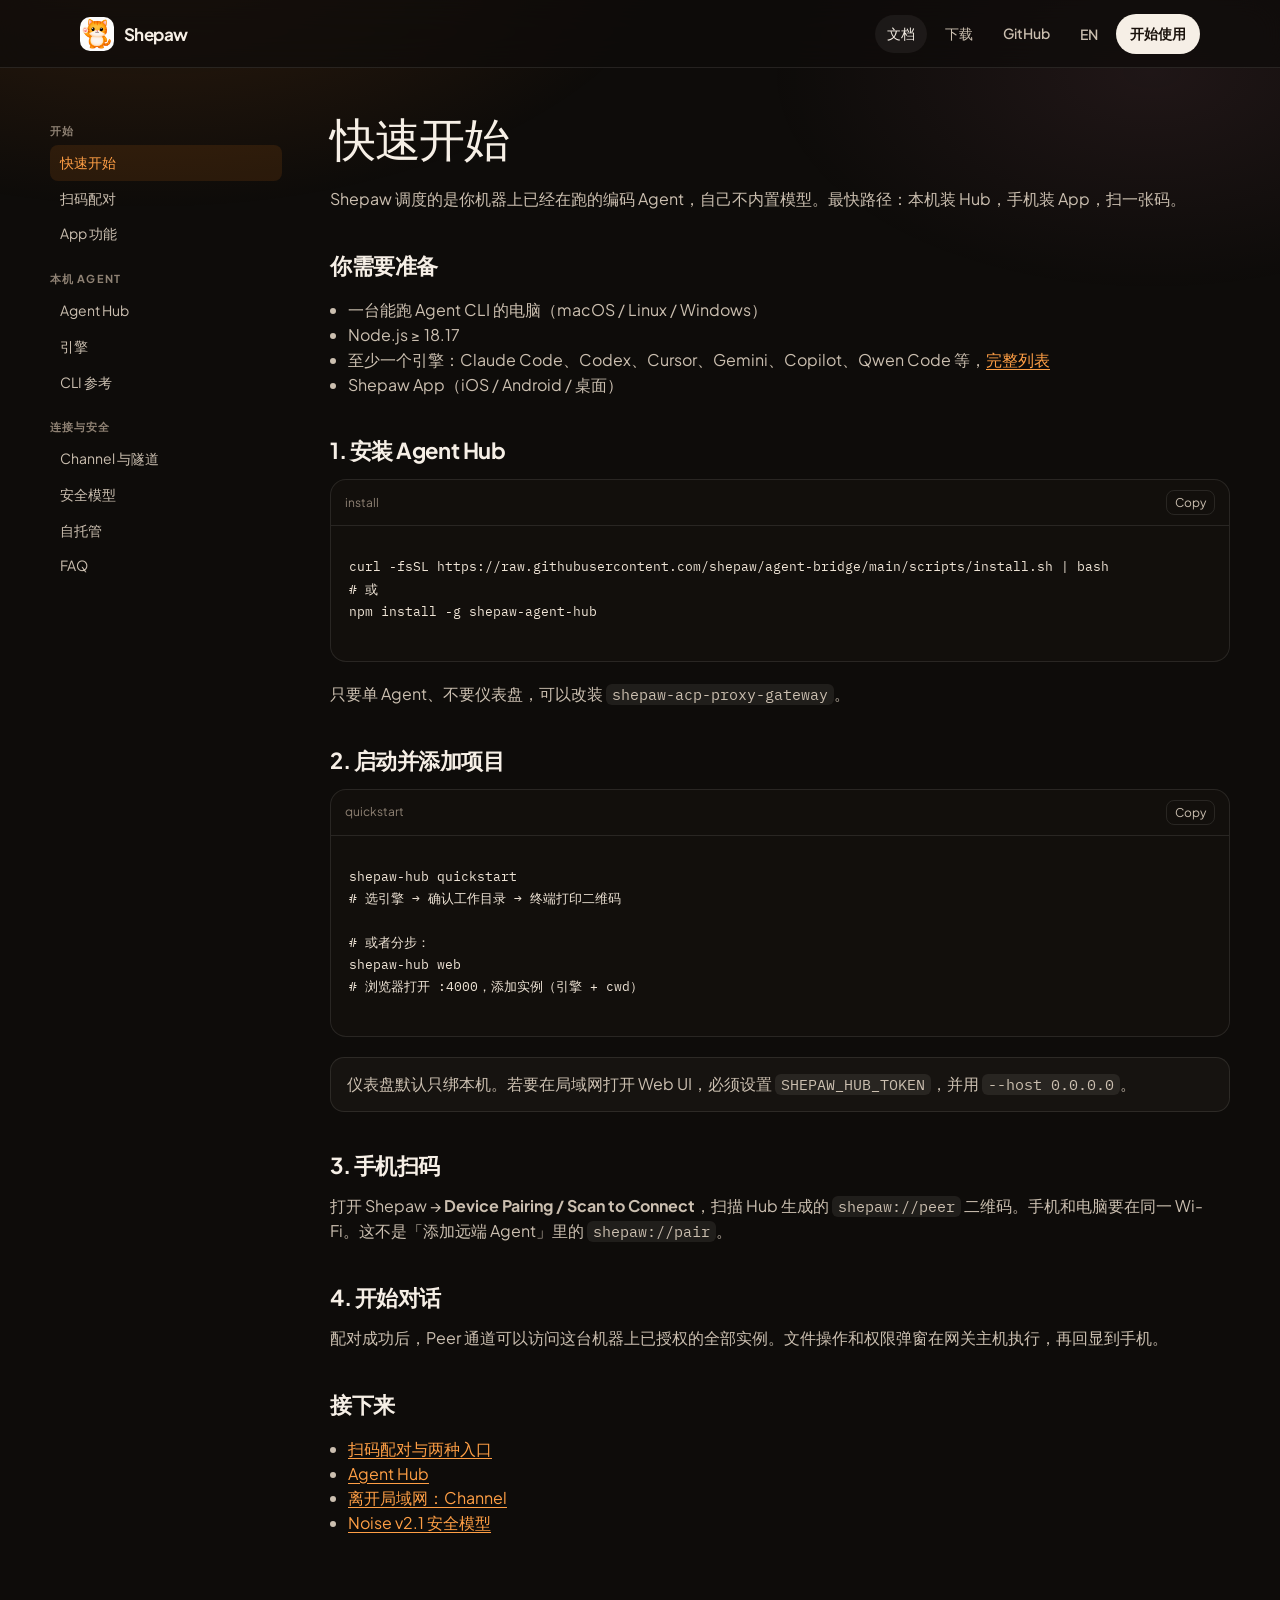
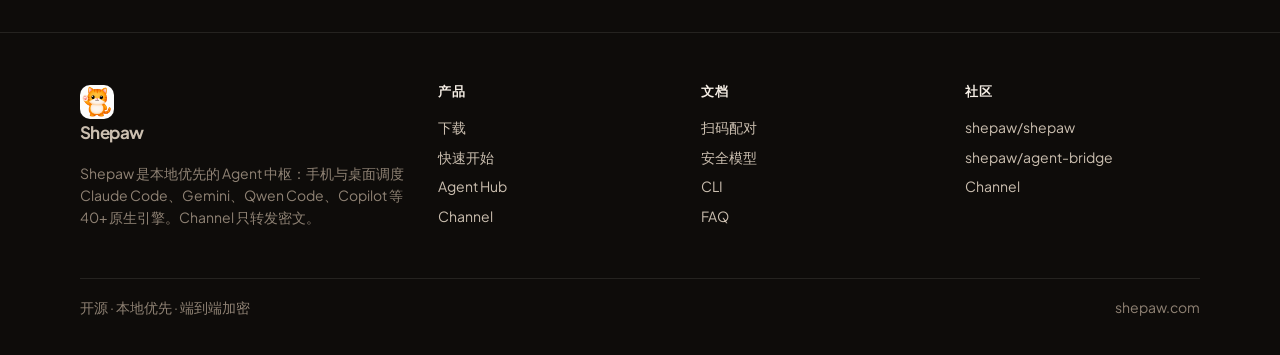
==== docs/index.html @ 2be92ac9 "新增 Shepaw 官网：首页、文档与下载页。 对齐 App / Hub / Channel 三层产品，并收录当前 42 个内置引擎。  Co-authored-by: Cursor <cursora" ====
<!DOCTYPE html>
<html lang="zh-CN">
<head>
  <meta charset="UTF-8">
  <meta name="viewport" content="width=device-width, initial-scale=1">
  <title>快速开始 — Shepaw Docs</title>
  <link rel="icon" href="/assets/img/favicon.png">
  <link rel="preconnect" href="https://fonts.googleapis.com">
  <link rel="preconnect" href="https://fonts.gstatic.com" crossorigin>
  <link href="https://fonts.googleapis.com/css2?family=Fraunces:ital,opsz,wght@0,9..144,560;1,9..144,560&family=IBM+Plex+Mono:wght@400;500&family=Plus+Jakarta+Sans:wght@500;600;700&display=swap" rel="stylesheet">
  <link rel="stylesheet" href="/assets/css/site.css">
</head>
<body data-page="docs" data-doc="start">
  <div class="docs-shell">
    <nav class="docs-nav" id="docs-nav"></nav>
    <article class="prose">
      <div class="lang-zh">
        <h1>快速开始</h1>
        <p>Shepaw 调度的是你机器上已经在跑的编码 Agent，自己不内置模型。最快路径：本机装 Hub，手机装 App，扫一张码。</p>
      </div>
      <div class="lang-en" hidden>
        <h1>Getting started</h1>
        <p>Shepaw drives coding agents that already run on your machine. It does not ship a model. Fastest path: Hub on the computer, app on the phone, one QR.</p>
      </div>

      <h2 class="lang-zh">你需要准备</h2>
      <h2 class="lang-en" hidden>Prerequisites</h2>
      <ul class="lang-zh">
        <li>一台能跑 Agent CLI 的电脑（macOS / Linux / Windows）</li>
        <li>Node.js ≥ 18.17</li>
        <li>至少一个引擎：Claude Code、Codex、Cursor、Gemini、Copilot、Qwen Code 等，<a href="/docs/engines.html">完整列表</a></li>
        <li>Shepaw App（iOS / Android / 桌面）</li>
      </ul>
      <ul class="lang-en" hidden>
        <li>A computer that can run an agent CLI (macOS / Linux / Windows)</li>
        <li>Node.js ≥ 18.17</li>
        <li>At least one engine: Claude Code, Codex, Cursor, Gemini, Copilot, Qwen Code, and more — <a href="/docs/engines.html">full list</a></li>
        <li>The Shepaw app (iOS / Android / desktop)</li>
      </ul>

      <h2 class="lang-zh">1. 安装 Agent Hub</h2>
      <h2 class="lang-en" hidden>1. Install Agent Hub</h2>
      <div class="cli">
        <div class="cli-bar"><span>install</span></div>
        <pre>curl -fsSL https://raw.githubusercontent.com/shepaw/agent-bridge/main/scripts/install.sh | bash
# 或
npm install -g shepaw-agent-hub</pre>
      </div>
      <p class="lang-zh">只要单 Agent、不要仪表盘，可以改装 <code>shepaw-acp-proxy-gateway</code>。</p>
      <p class="lang-en" hidden>For a single agent without the dashboard, install <code>shepaw-acp-proxy-gateway</code> instead.</p>

      <h2 class="lang-zh">2. 启动并添加项目</h2>
      <h2 class="lang-en" hidden>2. Start and add a project</h2>
      <div class="cli">
        <div class="cli-bar"><span>quickstart</span></div>
        <pre>shepaw-hub quickstart
# 选引擎 → 确认工作目录 → 终端打印二维码

# 或者分步：
shepaw-hub web
# 浏览器打开 :4000，添加实例（引擎 + cwd）</pre>
      </div>
      <div class="note lang-zh">仪表盘默认只绑本机。若要在局域网打开 Web UI，必须设置 <code>SHEPAW_HUB_TOKEN</code>，并用 <code>--host 0.0.0.0</code>。</div>
      <div class="note lang-en" hidden>The dashboard binds to localhost by default. To open it on LAN you must set <code>SHEPAW_HUB_TOKEN</code> and pass <code>--host 0.0.0.0</code>.</div>

      <h2 class="lang-zh">3. 手机扫码</h2>
      <h2 class="lang-en" hidden>3. Scan from the phone</h2>
      <p class="lang-zh">打开 Shepaw → <strong>Device Pairing / Scan to Connect</strong>，扫描 Hub 生成的 <code>shepaw://peer</code> 二维码。手机和电脑要在同一 Wi-Fi。这不是「添加远端 Agent」里的 <code>shepaw://pair</code>。</p>
      <p class="lang-en" hidden>In Shepaw open <strong>Device Pairing / Scan to Connect</strong> and scan the hub’s <code>shepaw://peer</code> QR. Phone and computer must share Wi-Fi. This is not the <code>shepaw://pair</code> flow under Add Agent.</p>

      <h2 class="lang-zh">4. 开始对话</h2>
      <h2 class="lang-en" hidden>4. Chat</h2>
      <p class="lang-zh">配对成功后，Peer 通道可以访问这台机器上已授权的全部实例。文件操作和权限弹窗在网关主机执行，再回显到手机。</p>
      <p class="lang-en" hidden>After pairing, the Peer channel can reach every authorized instance on that host. File ops and permission prompts run on the gateway machine and surface in the app.</p>

      <h2 class="lang-zh">接下来</h2>
      <h2 class="lang-en" hidden>Where next</h2>
      <ul>
        <li><a href="/docs/pairing.html" class="lang-zh">扫码配对与两种入口</a><a href="/docs/pairing.html" class="lang-en" hidden>Pairing and the two entry points</a></li>
        <li><a href="/docs/hub.html">Agent Hub</a></li>
        <li><a href="/docs/channel.html" class="lang-zh">离开局域网：Channel</a><a href="/docs/channel.html" class="lang-en" hidden>Off LAN: Channel</a></li>
        <li><a href="/docs/security.html" class="lang-zh">Noise v2.1 安全模型</a><a href="/docs/security.html" class="lang-en" hidden>Noise v2.1 security</a></li>
      </ul>
    </article>
  </div>
  <script src="/assets/js/site.js"></script>
</body>
</html>
---- assets/css/site.css ----
:root {
  --bg: #0e0c0a;
  --bg-2: #161310;
  --bg-3: #1e1914;
  --cream: #f6efe6;
  --cream-dim: #cbbfb0;
  --muted: #8f8274;
  --line: rgba(246, 239, 230, 0.1);
  --line-strong: rgba(246, 239, 230, 0.18);
  --orange: #ee7a1e;
  --orange-2: #ff9f45;
  --orange-deep: #d9620c;
  --pink: #f48fb1;
  --ok: #7dba6a;
  --danger: #e07060;
  --shadow: 0 30px 80px rgba(0, 0, 0, 0.45);
  --radius: 18px;
  --max: 1120px;
  --nav-h: 68px;
  --font: "Plus Jakarta Sans", "PingFang SC", "Hiragino Sans GB", "Noto Sans SC", sans-serif;
  --display: "Fraunces", "Songti SC", "Noto Serif SC", Georgia, serif;
  --mono: "IBM Plex Mono", "SF Mono", ui-monospace, Menlo, monospace;
}

* { box-sizing: border-box; }
html, body { margin: 0; padding: 0; }
html { scroll-behavior: smooth; }
body {
  font-family: var(--font);
  background: var(--bg);
  color: var(--cream);
  line-height: 1.55;
  min-height: 100vh;
  -webkit-font-smoothing: antialiased;
  text-rendering: optimizeLegibility;
}
img { max-width: 100%; display: block; }
a { color: inherit; text-decoration: none; }
button, input, select { font-family: inherit; }
code, kbd, pre { font-family: var(--mono); }

body::before {
  content: "";
  position: fixed;
  inset: 0;
  pointer-events: none;
  z-index: 0;
  background:
    radial-gradient(900px 500px at 12% -10%, rgba(238, 122, 30, 0.16), transparent 60%),
    radial-gradient(700px 400px at 90% 8%, rgba(244, 143, 177, 0.08), transparent 55%);
}
body > * { position: relative; z-index: 1; }

.wrap {
  width: min(var(--max), calc(100% - 48px));
  margin: 0 auto;
}
.wrap-narrow { width: min(760px, calc(100% - 48px)); margin: 0 auto; }

.site-header {
  position: sticky;
  top: 0;
  z-index: 40;
  height: var(--nav-h);
  backdrop-filter: blur(18px);
  background: rgba(14, 12, 10, 0.72);
  border-bottom: 1px solid var(--line);
}
.nav {
  height: var(--nav-h);
  display: flex;
  align-items: center;
  justify-content: space-between;
  gap: 24px;
}
.brand {
  display: flex;
  align-items: center;
  gap: 10px;
  font-weight: 700;
  letter-spacing: -0.03em;
  font-size: 17px;
}
.brand img {
  width: 34px;
  height: 34px;
  border-radius: 10px;
  background: #fff;
}
.nav-links {
  display: flex;
  align-items: center;
  gap: 6px;
}
.nav-links a, .nav-links button.lang {
  color: var(--cream-dim);
  font-size: 14px;
  font-weight: 550;
  padding: 8px 12px;
  border-radius: 999px;
  border: 0;
  background: transparent;
  cursor: pointer;
}
.nav-links a:hover, .nav-links button.lang:hover,
.nav-links a.is-active { color: var(--cream); background: rgba(246, 239, 230, 0.06); }
.nav-cta {
  background: var(--cream) !important;
  color: #1a120c !important;
  font-weight: 700 !important;
  padding: 9px 14px !important;
}
.nav-cta:hover { filter: brightness(0.95); }
.nav-toggle {
  display: none;
  width: 42px;
  height: 42px;
  border-radius: 12px;
  border: 1px solid var(--line);
  background: transparent;
  color: var(--cream);
  cursor: pointer;
}

.hero {
  padding: 72px 0 28px;
  text-align: center;
}
.kicker {
  display: inline-flex;
  align-items: center;
  gap: 8px;
  color: var(--orange-2);
  font-size: 13px;
  font-weight: 650;
  letter-spacing: 0.08em;
  text-transform: uppercase;
  margin-bottom: 22px;
}
.kicker img { width: 22px; height: 22px; border-radius: 6px; background: #fff; }
.display {
  font-family: var(--display);
  font-weight: 560;
  font-size: clamp(42px, 7vw, 84px);
  line-height: 1.04;
  letter-spacing: -0.035em;
  margin: 0 0 22px;
}
.display em {
  font-style: italic;
  color: var(--orange-2);
}
.lede {
  font-size: clamp(16px, 2vw, 20px);
  color: var(--cream-dim);
  max-width: 640px;
  margin: 0 auto 32px;
}
.cta-row {
  display: flex;
  justify-content: center;
  gap: 12px;
  flex-wrap: wrap;
  margin-bottom: 48px;
}

.btn {
  display: inline-flex;
  align-items: center;
  justify-content: center;
  gap: 8px;
  border-radius: 999px;
  padding: 12px 18px;
  font-weight: 700;
  font-size: 14px;
  border: 1px solid transparent;
  cursor: pointer;
  transition: transform .15s ease, filter .15s ease, background .15s ease;
}
.btn:hover { transform: translateY(-1px); }
.btn-primary { background: var(--orange); color: #fff; }
.btn-primary:hover { background: var(--orange-deep); }
.btn-ghost {
  background: transparent;
  color: var(--cream);
  border-color: var(--line-strong);
}
.btn-ghost:hover { background: rgba(246, 239, 230, 0.06); }
.btn-light { background: var(--cream); color: #1a120c; }

.logo-row {
  display: flex;
  flex-wrap: wrap;
  justify-content: center;
  gap: 10px;
  color: var(--muted);
  font-size: 13px;
}
.chip {
  display: inline-flex;
  align-items: center;
  gap: 8px;
  padding: 8px 12px;
  border: 1px solid var(--line);
  border-radius: 999px;
  background: rgba(246, 239, 230, 0.03);
  color: var(--cream-dim);
  font-weight: 600;
}
.chip .dot {
  width: 7px; height: 7px; border-radius: 50%;
  background: var(--orange);
}

.hero-stage {
  margin: 56px auto 0;
  width: min(var(--max), calc(100% - 48px));
  display: grid;
  grid-template-columns: 0.9fr 1.2fr;
  gap: 28px;
  align-items: end;
}
.device {
  background: var(--bg-2);
  border: 1px solid var(--line);
  box-shadow: var(--shadow);
  overflow: hidden;
}
.device-phone {
  border-radius: 32px;
  padding: 12px 12px 16px;
  max-width: 320px;
  margin: 0 auto;
}
.device-laptop {
  border-radius: 18px 18px 8px 8px;
  min-height: 360px;
}
.notch {
  width: 86px; height: 8px; border-radius: 99px;
  background: #2a2420; margin: 4px auto 10px;
}
.screen {
  background: #f7f4ef;
  color: #1f2329;
  border-radius: 22px;
  min-height: 420px;
  overflow: hidden;
}
.screen-bar {
  display: flex;
  align-items: center;
  gap: 8px;
  padding: 12px 14px;
  border-bottom: 1px solid #ece7df;
  font-size: 13px;
  font-weight: 700;
}
.screen-bar .status { margin-left: auto; color: #34c759; font-size: 11px; font-weight: 650; }
.chat { padding: 14px; display: flex; flex-direction: column; gap: 10px; }
.bubble {
  max-width: 88%;
  padding: 10px 12px;
  border-radius: 16px;
  font-size: 13px;
  line-height: 1.45;
}
.bubble.me { align-self: flex-end; background: var(--orange); color: #fff; border-bottom-right-radius: 5px; }
.bubble.you { align-self: flex-start; background: #fff; border: 1px solid #ece7df; border-bottom-left-radius: 5px; }
.bubble .meta { display: block; font-size: 10px; opacity: 0.7; margin-bottom: 4px; font-weight: 700; }
.bubble pre {
  margin: 8px 0 0;
  padding: 8px;
  border-radius: 8px;
  background: #1a1612;
  color: #f6efe6;
  font-size: 11px;
  overflow: auto;
}
.laptop-chrome {
  display: flex;
  align-items: center;
  gap: 6px;
  padding: 10px 12px;
  background: #211c18;
  border-bottom: 1px solid var(--line);
  color: var(--muted);
  font-size: 12px;
}
.dots { display: flex; gap: 5px; }
.dots i { width: 8px; height: 8px; border-radius: 50%; background: #3a332c; display: block; }
.dots i:nth-child(1) { background: #e07060; }
.dots i:nth-child(2) { background: #e0b060; }
.dots i:nth-child(3) { background: #7dba6a; }
.hub-grid {
  display: grid;
  grid-template-columns: 220px 1fr;
  min-height: 320px;
}
.hub-side {
  background: #1a1612;
  border-right: 1px solid var(--line);
  padding: 14px;
}
.hub-side h4 { margin: 0 0 12px; font-size: 12px; color: var(--muted); font-weight: 650; letter-spacing: .08em; text-transform: uppercase; }
.proj {
  padding: 10px 10px;
  border-radius: 10px;
  margin-bottom: 6px;
  font-size: 13px;
}
.proj.active { background: rgba(238, 122, 30, 0.16); color: var(--orange-2); }
.hub-main { padding: 16px; }
.log {
  font-family: var(--mono);
  font-size: 12px;
  color: var(--cream-dim);
  line-height: 1.7;
}
.log .ok { color: var(--ok); }
.log .cmd { color: var(--orange-2); }

.section { padding: 88px 0; }
.section-head {
  max-width: 720px;
  margin-bottom: 36px;
}
.section-head h2 {
  font-family: var(--display);
  font-size: clamp(30px, 4vw, 48px);
  letter-spacing: -0.03em;
  line-height: 1.12;
  margin: 0 0 12px;
  font-weight: 560;
}
.section-head p { margin: 0; color: var(--cream-dim); font-size: 17px; }
.alt { background: linear-gradient(180deg, rgba(246,239,230,0.025), transparent); }

.grid-3, .grid-2, .grid-4 {
  display: grid;
  gap: 16px;
}
.grid-2 { grid-template-columns: repeat(2, 1fr); }
.grid-3 { grid-template-columns: repeat(3, 1fr); }
.grid-4 { grid-template-columns: repeat(4, 1fr); }
.engine-grid {
  display: grid;
  grid-template-columns: repeat(4, minmax(0, 1fr));
  gap: 12px;
}
.engine-card {
  min-width: 0;
  display: grid;
  grid-template-columns: 36px minmax(0, 1fr);
  grid-template-rows: auto auto;
  column-gap: 12px;
  row-gap: 2px;
  align-items: center;
  padding: 14px;
  background: var(--bg-2);
  border: 1px solid var(--line);
  border-radius: 16px;
  transition: border-color .15s ease, transform .15s ease, background .15s ease;
}
.engine-card:hover {
  border-color: rgba(238, 122, 30, 0.45);
  background: rgba(238, 122, 30, 0.08);
  transform: translateY(-2px);
}
.engine-card .mark {
  grid-row: 1 / 3;
  width: 36px;
  height: 36px;
  border-radius: 10px;
  display: grid;
  place-items: center;
  font-size: 12px;
  font-weight: 800;
  letter-spacing: -0.04em;
  color: #1a120c;
  background: linear-gradient(160deg, var(--orange-2), var(--orange));
}
.engine-card h3 {
  margin: 0;
  font-size: 14px;
  letter-spacing: -0.02em;
  white-space: nowrap;
  overflow: hidden;
  text-overflow: ellipsis;
}
.engine-card p {
  margin: 0;
  font-size: 11px;
  font-family: var(--mono);
  color: var(--muted);
  white-space: nowrap;
  overflow: hidden;
  text-overflow: ellipsis;
}
.engine-more { margin-top: 18px; }
.card {
  background: var(--bg-2);
  border: 1px solid var(--line);
  border-radius: var(--radius);
  padding: 22px;
}
.card h3 { margin: 0 0 8px; font-size: 18px; letter-spacing: -0.02em; }
.card p { margin: 0; color: var(--cream-dim); font-size: 14px; }
.card .icon {
  width: 36px; height: 36px; border-radius: 10px;
  display: grid; place-items: center;
  background: rgba(238, 122, 30, 0.14);
  color: var(--orange-2);
  margin-bottom: 14px;
  font-size: 18px;
}

.arch {
  display: grid;
  grid-template-columns: 1fr auto 1fr auto 1fr;
  gap: 12px;
  align-items: stretch;
}
.arch-col {
  background: var(--bg-2);
  border: 1px solid var(--line);
  border-radius: var(--radius);
  padding: 18px;
}
.arch-col h3 { margin: 0 0 12px; font-size: 15px; }
.arch-item {
  padding: 10px 12px;
  border-radius: 12px;
  background: rgba(246, 239, 230, 0.04);
  border: 1px solid var(--line);
  margin-bottom: 8px;
  font-size: 13px;
  font-weight: 600;
}
.arch-item:last-child { margin-bottom: 0; }
.arch-arrow {
  display: grid;
  place-items: center;
  color: var(--orange);
  font-size: 22px;
  min-width: 28px;
}
.or {
  display: flex;
  align-items: center;
  justify-content: center;
  color: var(--muted);
  font-size: 11px;
  font-weight: 700;
  letter-spacing: .12em;
  margin: 8px 0;
}

.steps {
  display: grid;
  grid-template-columns: repeat(4, 1fr);
  gap: 10px;
}
.step {
  border: 1px dashed var(--line-strong);
  border-radius: 14px;
  padding: 16px;
  text-align: center;
}
.step b { display: block; font-size: 12px; color: var(--orange-2); margin-bottom: 6px; }
.step span { font-size: 14px; font-weight: 650; }

.cli {
  background: #120f0c;
  border: 1px solid var(--line);
  border-radius: 16px;
  overflow: hidden;
}
.cli-bar {
  display: flex;
  align-items: center;
  justify-content: space-between;
  padding: 10px 14px;
  border-bottom: 1px solid var(--line);
  color: var(--muted);
  font-size: 12px;
}
.copy-btn {
  border: 1px solid var(--line);
  background: transparent;
  color: var(--cream-dim);
  border-radius: 8px;
  padding: 4px 8px;
  cursor: pointer;
  font-size: 12px;
}
.cli pre {
  margin: 0;
  padding: 18px;
  overflow: auto;
  font-size: 13px;
  line-height: 1.7;
  color: #efe4d6;
}
.cli .c { color: var(--muted); }
.cli .g { color: var(--ok); }
.cli .o { color: var(--orange-2); }

.faq details {
  border-top: 1px solid var(--line);
  padding: 16px 0;
}
.faq details:last-child { border-bottom: 1px solid var(--line); }
.faq summary {
  cursor: pointer;
  font-weight: 650;
  list-style: none;
  display: flex;
  justify-content: space-between;
  gap: 16px;
}
.faq summary::-webkit-details-marker { display: none; }
.faq summary::after { content: "+"; color: var(--muted); font-weight: 400; font-size: 20px; }
.faq details[open] summary::after { content: "–"; }
.faq details p, .faq details ul { color: var(--cream-dim); margin: 10px 0 0; font-size: 15px; }

.site-footer {
  border-top: 1px solid var(--line);
  padding: 48px 0 36px;
  color: var(--muted);
  font-size: 14px;
}
.footer-grid {
  display: grid;
  grid-template-columns: 1.4fr 1fr 1fr 1fr;
  gap: 28px;
  margin-bottom: 36px;
}
.site-footer h4 { color: var(--cream); margin: 0 0 12px; font-size: 13px; letter-spacing: .08em; text-transform: uppercase; }
.site-footer a { display: block; padding: 4px 0; color: var(--cream-dim); }
.site-footer a:hover { color: var(--cream); }
.footnote { border-top: 1px solid var(--line); padding-top: 18px; display: flex; justify-content: space-between; gap: 16px; flex-wrap: wrap; }

.docs-shell {
  display: grid;
  grid-template-columns: 240px 1fr;
  gap: 40px;
  padding: 36px 0 80px;
  width: min(1180px, calc(100% - 48px));
  margin: 0 auto;
}
.docs-nav {
  position: sticky;
  top: calc(var(--nav-h) + 16px);
  align-self: start;
  max-height: calc(100vh - var(--nav-h) - 32px);
  overflow: auto;
  padding-right: 8px;
}
.docs-nav a {
  display: block;
  padding: 7px 10px;
  border-radius: 8px;
  color: var(--cream-dim);
  font-size: 14px;
}
.docs-nav a:hover, .docs-nav a.is-active {
  background: rgba(238, 122, 30, 0.12);
  color: var(--orange-2);
}
.docs-nav .group {
  font-size: 11px;
  letter-spacing: .1em;
  text-transform: uppercase;
  color: var(--muted);
  margin: 18px 0 6px;
  font-weight: 700;
}
.prose { min-width: 0; }
.prose h1 {
  font-family: var(--display);
  font-size: clamp(32px, 4vw, 46px);
  letter-spacing: -0.03em;
  margin: 0 0 12px;
  font-weight: 560;
}
.prose h2 {
  font-size: 22px;
  margin: 36px 0 12px;
  letter-spacing: -0.02em;
}
.prose h3 { font-size: 17px; margin: 24px 0 8px; }
.prose p, .prose li { color: var(--cream-dim); }
.prose p { margin: 0 0 14px; }
.prose ul, .prose ol { padding-left: 18px; }
.prose a { color: var(--orange-2); text-decoration: underline; text-underline-offset: 3px; }
.prose table {
  width: 100%;
  border-collapse: collapse;
  font-size: 14px;
  margin: 12px 0 20px;
}
.prose th, .prose td {
  border-bottom: 1px solid var(--line);
  text-align: left;
  padding: 8px 10px;
  vertical-align: top;
}
.prose td code { word-break: break-all; }
.prose th { color: var(--cream); font-weight: 650; }
.prose .note {
  border: 1px solid var(--line);
  background: var(--bg-2);
  border-radius: 14px;
  padding: 14px 16px;
  color: var(--cream-dim);
  margin: 16px 0;
}
.prose pre, .prose .cli { margin: 12px 0 20px; }
.prose code {
  font-size: 0.92em;
  background: rgba(246, 239, 230, 0.08);
  padding: 1px 6px;
  border-radius: 6px;
}

.dl-hero { padding: 56px 0 20px; }
.dl-grid {
  display: grid;
  grid-template-columns: repeat(2, 1fr);
  gap: 16px;
}
.dl-card {
  background: var(--bg-2);
  border: 1px solid var(--line);
  border-radius: 20px;
  padding: 24px;
  display: flex;
  flex-direction: column;
  gap: 14px;
}
.dl-card h3 { margin: 0; font-size: 22px; }
.dl-card p { margin: 0; color: var(--cream-dim); }
.dl-actions { display: flex; flex-wrap: wrap; gap: 8px; margin-top: auto; }
.tag {
  font-size: 11px;
  font-weight: 700;
  letter-spacing: .08em;
  text-transform: uppercase;
  color: var(--orange-2);
}

.mobile-nav {
  display: none;
  border-bottom: 1px solid var(--line);
  background: var(--bg);
  padding: 8px 24px 16px;
}
.mobile-nav a, .mobile-nav button {
  display: block;
  width: 100%;
  text-align: left;
  padding: 12px 4px;
  background: none;
  border: 0;
  color: var(--cream);
  font-size: 16px;
  cursor: pointer;
}
body.nav-open .mobile-nav { display: block; }

@media (max-width: 980px) {
  .hero-stage, .arch, .hub-grid, .grid-3, .grid-4, .steps, .footer-grid, .docs-shell, .dl-grid, .grid-2 {
    grid-template-columns: 1fr;
  }
  .engine-grid { grid-template-columns: repeat(3, minmax(0, 1fr)); }
  .arch-arrow { transform: rotate(90deg); min-height: 24px; }
  .nav-links { display: none; }
  .nav-toggle { display: grid; place-items: center; }
  .hero { padding-top: 48px; }
  .section { padding: 64px 0; }
  .docs-nav {
    position: static;
    display: flex;
    flex-wrap: wrap;
    gap: 4px;
    max-height: none;
    padding-right: 0;
  }
  .docs-nav .group { width: 100%; margin: 10px 0 4px; }
}

@media (max-width: 640px) {
  .wrap, .wrap-narrow, .docs-shell, .hero-stage { width: calc(100% - 32px); }
  .cta-row { flex-direction: column; }
  .btn { width: 100%; }
  .engine-grid { grid-template-columns: repeat(2, minmax(0, 1fr)); }
}
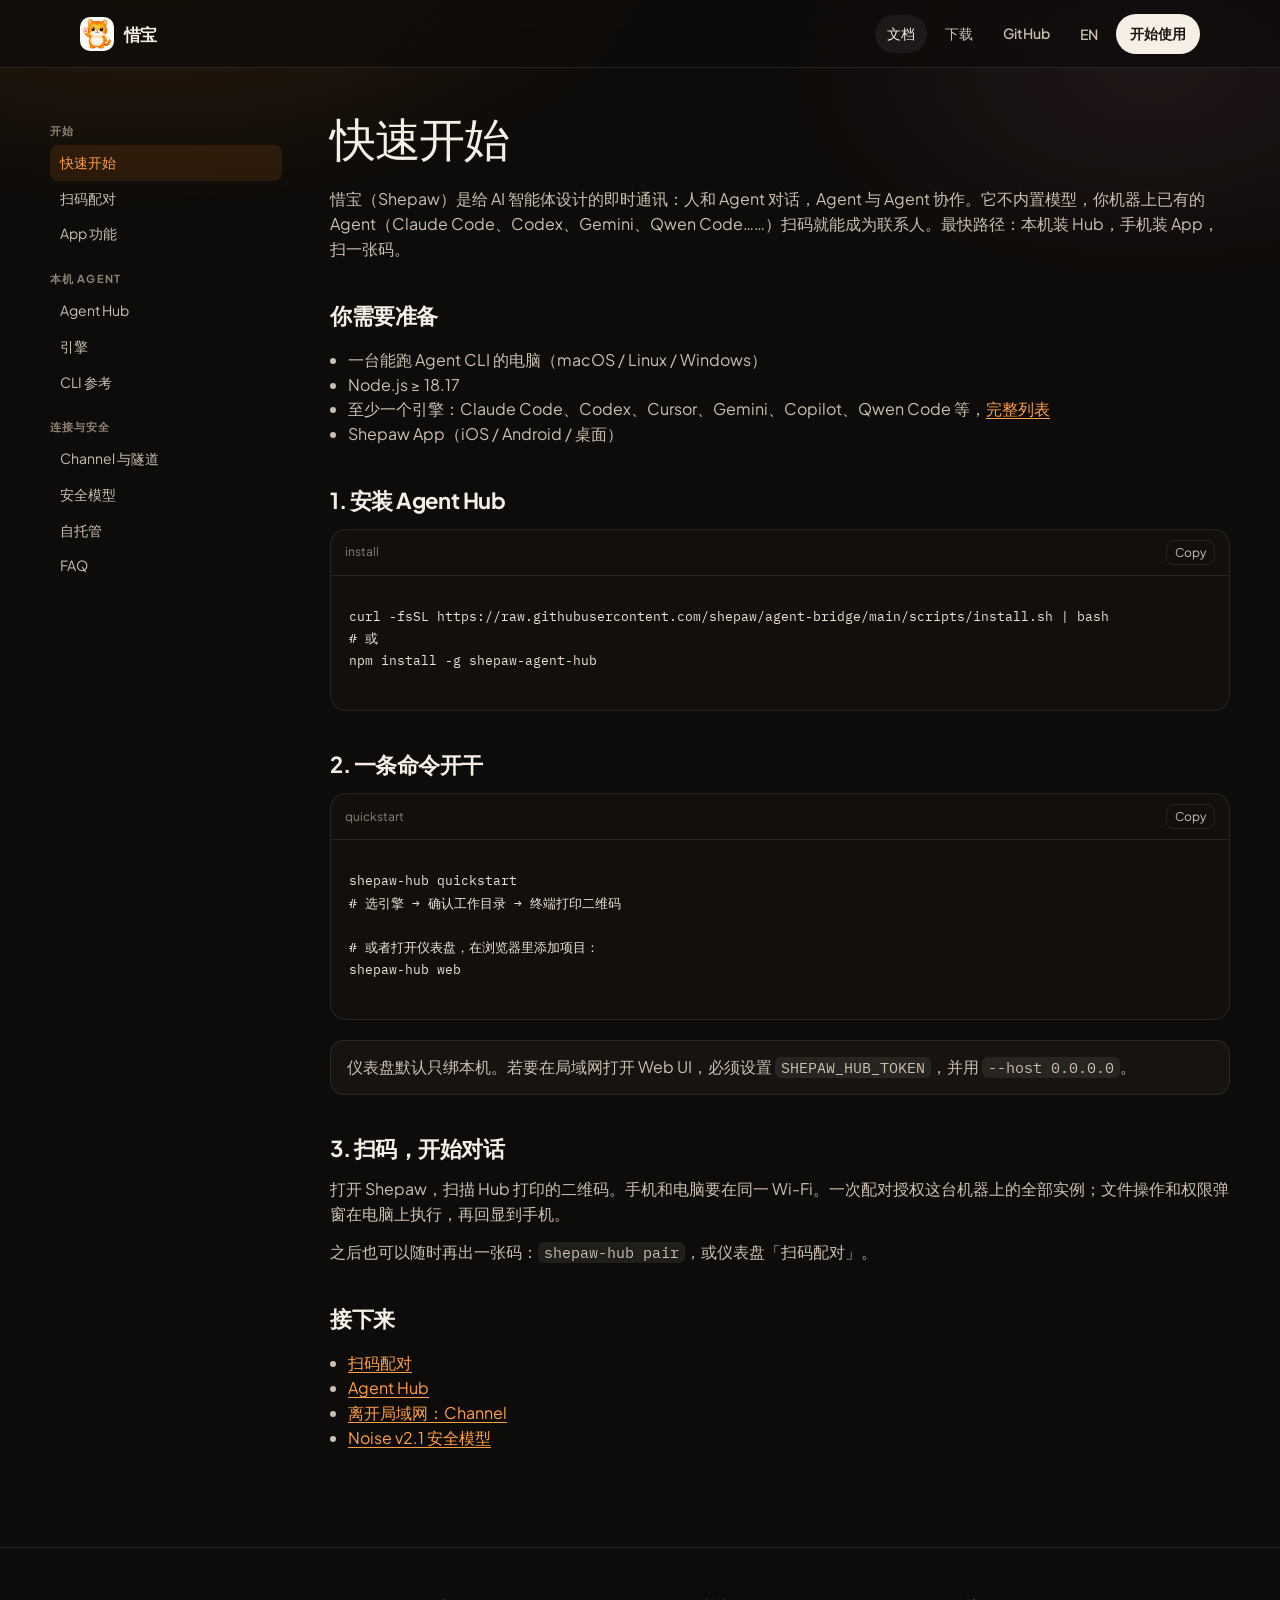
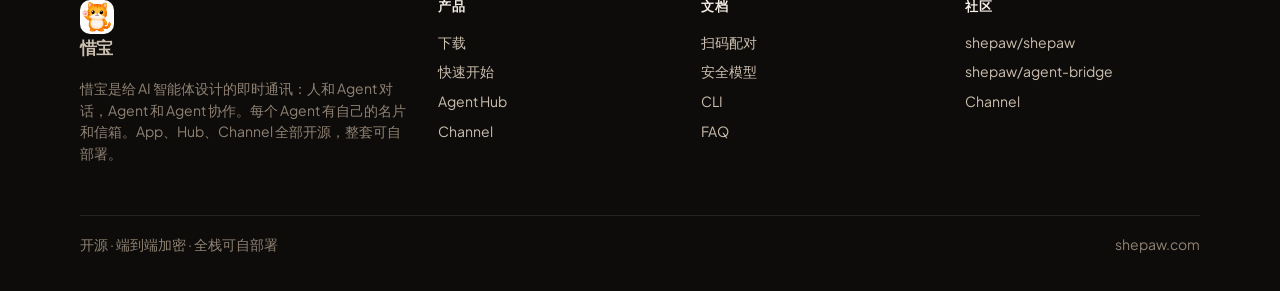
==== commit a19d6b34: "更新首页示意与产品叙事：用 CSS 复刻 App 截图，强化 Agent IM 定位。 手机/桌面 hero 改为会话列表与三栏布局的纯 CSS 示意，避免嵌入大图；同步文案与文档中的 惜宝 / Hu" ====
--- a/docs/index.html
+++ b/docs/index.html
@@ -16,11 +16,11 @@
     <article class="prose">
       <div class="lang-zh">
         <h1>快速开始</h1>
-        <p>Shepaw 调度的是你机器上已经在跑的编码 Agent，自己不内置模型。最快路径：本机装 Hub，手机装 App，扫一张码。</p>
+        <p>惜宝（Shepaw）是给 AI 智能体设计的即时通讯：人和 Agent 对话，Agent 与 Agent 协作。它不内置模型，你机器上已有的 Agent（Claude Code、Codex、Gemini、Qwen Code……）扫码就能成为联系人。最快路径：本机装 Hub，手机装 App，扫一张码。</p>
       </div>
       <div class="lang-en" hidden>
         <h1>Getting started</h1>
-        <p>Shepaw drives coding agents that already run on your machine. It does not ship a model. Fastest path: Hub on the computer, app on the phone, one QR.</p>
+        <p>Shepaw is an instant messenger built for AI agents: chat with your agents, and let them work together. It does not ship a model — agents already running on your machine (Claude Code, Codex, Gemini, Qwen Code…) become contacts with one QR scan. Fastest path: Hub on the computer, app on the phone, one QR.</p>
       </div>
 
       <h2 class="lang-zh">你需要准备</h2>
@@ -46,37 +46,31 @@
 # 或
 npm install -g shepaw-agent-hub</pre>
       </div>
-      <p class="lang-zh">只要单 Agent、不要仪表盘，可以改装 <code>shepaw-acp-proxy-gateway</code>。</p>
-      <p class="lang-en" hidden>For a single agent without the dashboard, install <code>shepaw-acp-proxy-gateway</code> instead.</p>
 
-      <h2 class="lang-zh">2. 启动并添加项目</h2>
-      <h2 class="lang-en" hidden>2. Start and add a project</h2>
+      <h2 class="lang-zh">2. 一条命令开干</h2>
+      <h2 class="lang-en" hidden>2. One command to start</h2>
       <div class="cli">
         <div class="cli-bar"><span>quickstart</span></div>
         <pre>shepaw-hub quickstart
 # 选引擎 → 确认工作目录 → 终端打印二维码
 
-# 或者分步：
-shepaw-hub web
-# 浏览器打开 :4000，添加实例（引擎 + cwd）</pre>
+# 或者打开仪表盘，在浏览器里添加项目：
+shepaw-hub web</pre>
       </div>
       <div class="note lang-zh">仪表盘默认只绑本机。若要在局域网打开 Web UI，必须设置 <code>SHEPAW_HUB_TOKEN</code>，并用 <code>--host 0.0.0.0</code>。</div>
       <div class="note lang-en" hidden>The dashboard binds to localhost by default. To open it on LAN you must set <code>SHEPAW_HUB_TOKEN</code> and pass <code>--host 0.0.0.0</code>.</div>
 
-      <h2 class="lang-zh">3. 手机扫码</h2>
-      <h2 class="lang-en" hidden>3. Scan from the phone</h2>
-      <p class="lang-zh">打开 Shepaw → <strong>Device Pairing / Scan to Connect</strong>，扫描 Hub 生成的 <code>shepaw://peer</code> 二维码。手机和电脑要在同一 Wi-Fi。这不是「添加远端 Agent」里的 <code>shepaw://pair</code>。</p>
-      <p class="lang-en" hidden>In Shepaw open <strong>Device Pairing / Scan to Connect</strong> and scan the hub’s <code>shepaw://peer</code> QR. Phone and computer must share Wi-Fi. This is not the <code>shepaw://pair</code> flow under Add Agent.</p>
-
-      <h2 class="lang-zh">4. 开始对话</h2>
-      <h2 class="lang-en" hidden>4. Chat</h2>
-      <p class="lang-zh">配对成功后，Peer 通道可以访问这台机器上已授权的全部实例。文件操作和权限弹窗在网关主机执行，再回显到手机。</p>
-      <p class="lang-en" hidden>After pairing, the Peer channel can reach every authorized instance on that host. File ops and permission prompts run on the gateway machine and surface in the app.</p>
+      <h2 class="lang-zh">3. 扫码，开始对话</h2>
+      <h2 class="lang-en" hidden>3. Scan, then chat</h2>
+      <p class="lang-zh">打开 Shepaw，扫描 Hub 打印的二维码。手机和电脑要在同一 Wi-Fi。一次配对授权这台机器上的全部实例；文件操作和权限弹窗在电脑上执行，再回显到手机。</p>
+      <p class="lang-en" hidden>Open Shepaw and scan the QR Hub printed. Phone and computer must share Wi-Fi. One scan authorizes every instance on that host. File ops and permission prompts run on the computer and surface in the app.</p>
+      <p class="lang-zh">之后也可以随时再出一张码：<code>shepaw-hub pair</code>，或仪表盘「扫码配对」。</p>
+      <p class="lang-en" hidden>Mint another code anytime with <code>shepaw-hub pair</code>, or the dashboard Pair button.</p>
 
       <h2 class="lang-zh">接下来</h2>
       <h2 class="lang-en" hidden>Where next</h2>
       <ul>
-        <li><a href="/docs/pairing.html" class="lang-zh">扫码配对与两种入口</a><a href="/docs/pairing.html" class="lang-en" hidden>Pairing and the two entry points</a></li>
+        <li><a href="/docs/pairing.html" class="lang-zh">扫码配对</a><a href="/docs/pairing.html" class="lang-en" hidden>Pairing</a></li>
         <li><a href="/docs/hub.html">Agent Hub</a></li>
         <li><a href="/docs/channel.html" class="lang-zh">离开局域网：Channel</a><a href="/docs/channel.html" class="lang-en" hidden>Off LAN: Channel</a></li>
         <li><a href="/docs/security.html" class="lang-zh">Noise v2.1 安全模型</a><a href="/docs/security.html" class="lang-en" hidden>Noise v2.1 security</a></li>
--- a/assets/css/site.css
+++ b/assets/css/site.css
@@ -196,6 +196,38 @@
   color: var(--muted);
   font-size: 13px;
 }
+.logo-intro {
+  margin: 0 0 14px;
+  color: var(--muted);
+  font-size: 14px;
+  font-weight: 650;
+}
+.trust-row {
+  display: flex;
+  justify-content: center;
+  gap: 24px;
+  flex-wrap: wrap;
+  margin-bottom: 18px;
+}
+.trust {
+  display: inline-flex;
+  align-items: center;
+  gap: 7px;
+  color: var(--cream-dim);
+  font-size: 13px;
+  font-weight: 650;
+}
+.trust .tick {
+  width: 18px;
+  height: 18px;
+  border-radius: 50%;
+  background: rgba(125, 186, 106, 0.16);
+  color: var(--ok);
+  display: grid;
+  place-items: center;
+  font-size: 11px;
+  font-weight: 800;
+}
 .chip {
   display: inline-flex;
   align-items: center;
@@ -241,42 +273,172 @@
   background: #2a2420; margin: 4px auto 10px;
 }
 .screen {
-  background: #f7f4ef;
+  background: #fff;
   color: #1f2329;
   border-radius: 22px;
-  min-height: 420px;
+  min-height: 460px;
   overflow: hidden;
 }
-.screen-bar {
-  display: flex;
+.screen-light { background: #fff; }
+
+.m-topbar {
+  display: grid;
+  grid-template-columns: 28px 1fr auto;
   align-items: center;
   gap: 8px;
-  padding: 12px 14px;
-  border-bottom: 1px solid #ece7df;
+  padding: 12px 14px 10px;
+  border-bottom: 1px solid #f0f0f0;
+}
+.m-topbar strong { text-align: center; font-size: 16px; letter-spacing: -0.02em; }
+.m-ico, .m-actions i {
+  color: #333;
+  font-style: normal;
+  font-size: 16px;
+  line-height: 1;
+}
+.m-actions { display: flex; gap: 12px; }
+
+.session-list, .desk-list { background: #fff; }
+.sess {
+  display: grid;
+  grid-template-columns: 44px minmax(0, 1fr) auto;
+  gap: 10px;
+  align-items: center;
+  padding: 10px 12px;
+  border-bottom: 1px solid #f3f3f3;
+}
+.sess.active { background: #fff4e8; }
+.sess-body { min-width: 0; }
+.sess-top {
+  display: flex;
+  align-items: center;
+  gap: 6px;
+  min-width: 0;
+}
+.sess-top b {
   font-size: 13px;
   font-weight: 700;
-}
-.screen-bar .status { margin-left: auto; color: #34c759; font-size: 11px; font-weight: 650; }
-.chat { padding: 14px; display: flex; flex-direction: column; gap: 10px; }
-.bubble {
-  max-width: 88%;
-  padding: 10px 12px;
-  border-radius: 16px;
-  font-size: 13px;
-  line-height: 1.45;
-}
-.bubble.me { align-self: flex-end; background: var(--orange); color: #fff; border-bottom-right-radius: 5px; }
-.bubble.you { align-self: flex-start; background: #fff; border: 1px solid #ece7df; border-bottom-left-radius: 5px; }
-.bubble .meta { display: block; font-size: 10px; opacity: 0.7; margin-bottom: 4px; font-weight: 700; }
-.bubble pre {
-  margin: 8px 0 0;
-  padding: 8px;
-  border-radius: 8px;
-  background: #1a1612;
-  color: #f6efe6;
-  font-size: 11px;
-  overflow: auto;
-}
+  white-space: nowrap;
+  overflow: hidden;
+  text-overflow: ellipsis;
+}
+.hub-tag {
+  flex: none;
+  font-size: 10px;
+  font-weight: 700;
+  color: #d97706;
+  background: #fff3e0;
+  border: 1px solid #ffe0b2;
+  border-radius: 6px;
+  padding: 1px 6px;
+  line-height: 1.4;
+}
+.hub-tag::before {
+  content: "▣ ";
+  font-size: 9px;
+}
+.sess-prev {
+  margin-top: 3px;
+  font-size: 12px;
+  color: #9e9e9e;
+  white-space: nowrap;
+  overflow: hidden;
+  text-overflow: ellipsis;
+}
+.sess-prev em { color: #e53935; font-style: normal; font-weight: 650; }
+.sess-side {
+  text-align: right;
+  display: flex;
+  flex-direction: column;
+  gap: 4px;
+  align-items: flex-end;
+}
+.sess-side .t { font-size: 11px; color: #b0b0b0; }
+.sess-side .on, .desk-sub .on { font-size: 11px; color: #34c759; font-weight: 650; }
+
+.av {
+  position: relative;
+  width: 44px;
+  height: 44px;
+  border-radius: 12px;
+  flex: none;
+  background: #eee;
+  background-size: cover;
+  background-position: center;
+}
+.av.sm { width: 34px; height: 34px; border-radius: 10px; }
+.av i {
+  position: absolute;
+  top: -5px;
+  right: -5px;
+  min-width: 16px;
+  height: 16px;
+  padding: 0 4px;
+  border-radius: 99px;
+  background: #ff3b30;
+  color: #fff;
+  font-size: 10px;
+  font-weight: 800;
+  font-style: normal;
+  display: grid;
+  place-items: center;
+  line-height: 1;
+  box-shadow: 0 0 0 2px #fff;
+}
+.av-cat {
+  background: #fff url("/assets/img/logo.png") center/cover;
+}
+.av-ubu {
+  background:
+    linear-gradient(180deg, #e95420 0 42%, #77216f 42% 100%);
+  border-radius: 50%;
+}
+.av-ubu::after {
+  content: "●";
+  position: absolute;
+  inset: 0;
+  display: grid;
+  place-items: center;
+  color: #fff;
+  font-size: 18px;
+  opacity: 0.9;
+}
+.av-cu, .av-cu2 {
+  background:
+    radial-gradient(circle at 30% 30%, #7dd3fc 0 18%, transparent 19%),
+    linear-gradient(145deg, #0ea5e9, #0369a1);
+}
+.av-cu::before, .av-cu2::before {
+  content: "Cu";
+  position: absolute;
+  inset: 0;
+  display: grid;
+  place-items: center;
+  color: #fff;
+  font-size: 12px;
+  font-weight: 800;
+}
+.av-cl {
+  background: linear-gradient(145deg, #d4a574, #8b5e3c);
+}
+.av-cl::before {
+  content: "Cl";
+  position: absolute;
+  inset: 0;
+  display: grid;
+  place-items: center;
+  color: #fff;
+  font-size: 12px;
+  font-weight: 800;
+}
+.av-grp {
+  background:
+    linear-gradient(135deg, #ffb347 0 50%, transparent 50%),
+    linear-gradient(225deg, #7dd3fc 0 50%, transparent 50%),
+    linear-gradient(315deg, #c4b5fd 0 50%, transparent 50%),
+    #86efac;
+}
+
 .laptop-chrome {
   display: flex;
   align-items: center;
@@ -292,33 +454,153 @@
 .dots i:nth-child(1) { background: #e07060; }
 .dots i:nth-child(2) { background: #e0b060; }
 .dots i:nth-child(3) { background: #7dba6a; }
-.hub-grid {
-  display: grid;
-  grid-template-columns: 220px 1fr;
-  min-height: 320px;
-}
-.hub-side {
-  background: #1a1612;
-  border-right: 1px solid var(--line);
+
+.desk {
+  display: grid;
+  grid-template-columns: 52px 220px 1fr;
+  min-height: 380px;
+  background: #f7f7f8;
+  color: #1f2329;
+}
+.desk-rail {
+  background: #f0f1f3;
+  border-right: 1px solid #e8e8ea;
+  display: flex;
+  flex-direction: column;
+  align-items: center;
+  gap: 10px;
+  padding: 12px 0;
+}
+.rail-logo {
+  width: 28px;
+  height: 28px;
+  border-radius: 8px;
+  background: #fff url("/assets/img/logo.png") center/cover;
+  margin-bottom: 6px;
+}
+.rail-ico {
+  width: 34px;
+  height: 34px;
+  border-radius: 10px;
+  display: grid;
+  place-items: center;
+  font-size: 14px;
+  color: #8a8a8a;
+}
+.rail-ico.active { background: #fff4e8; color: #ee7a1e; }
+.rail-ico.bottom { margin-top: auto; }
+
+.desk-list {
+  border-right: 1px solid #ececec;
+  background: #fff;
+  overflow: hidden;
+}
+.desk-search {
+  display: flex;
+  align-items: center;
+  gap: 8px;
+  margin: 10px 10px 6px;
+  padding: 8px 10px;
+  border-radius: 10px;
+  background: #f3f4f6;
+  color: #9aa0a6;
+  font-size: 12px;
+}
+.desk-search .plus { margin-left: auto; color: #666; font-size: 14px; }
+.desk-list .sess { padding: 9px 10px; grid-template-columns: 40px minmax(0, 1fr) auto; }
+.desk-list .av { width: 40px; height: 40px; }
+
+.desk-chat {
+  display: grid;
+  grid-template-rows: auto 1fr auto;
+  background: #fff;
+  min-width: 0;
+}
+.desk-chat-hd {
+  display: flex;
+  align-items: center;
+  gap: 10px;
+  padding: 12px 14px;
+  border-bottom: 1px solid #f0f0f0;
+}
+.desk-sub { font-size: 11px; color: #9e9e9e; margin-top: 2px; }
+.desk-msgs {
   padding: 14px;
-}
-.hub-side h4 { margin: 0 0 12px; font-size: 12px; color: var(--muted); font-weight: 650; letter-spacing: .08em; text-transform: uppercase; }
-.proj {
-  padding: 10px 10px;
-  border-radius: 10px;
-  margin-bottom: 6px;
+  overflow: hidden;
+  display: flex;
+  flex-direction: column;
+  gap: 12px;
+  background: #fafafa;
+}
+.msg.out {
+  align-self: flex-end;
+  background: var(--orange);
+  color: #fff;
   font-size: 13px;
-}
-.proj.active { background: rgba(238, 122, 30, 0.16); color: var(--orange-2); }
-.hub-main { padding: 16px; }
-.log {
+  font-weight: 650;
+  padding: 8px 14px;
+  border-radius: 16px 16px 4px 16px;
+}
+.msg-card {
+  align-self: stretch;
+  background: #fff;
+  border: 1px solid #ececec;
+  border-radius: 12px;
+  padding: 12px 14px;
+  font-size: 12px;
+  line-height: 1.5;
+  color: #444;
+  max-width: 92%;
+}
+.msg-card .think { color: #8a8a8a; font-weight: 650; margin-bottom: 6px; }
+.msg-card p { margin: 0 0 8px; }
+.msg-card code {
   font-family: var(--mono);
+  font-size: 11px;
+  background: #f3f4f6;
+  padding: 1px 5px;
+  border-radius: 4px;
+}
+.msg-card dl {
+  display: grid;
+  grid-template-columns: 48px 1fr;
+  gap: 4px 8px;
+  margin: 0 0 8px;
+}
+.msg-card dt { color: #9e9e9e; }
+.msg-card dd { margin: 0; }
+.msg-card .inc { font-weight: 700; color: #666; margin-bottom: 4px; }
+.msg-card ul { margin: 0; padding-left: 16px; color: #666; }
+.desk-input {
+  padding: 10px 12px 12px;
+  border-top: 1px solid #f0f0f0;
+  background: #fff;
+}
+.desk-field {
+  border: 1px solid #e5e5e5;
+  border-radius: 12px;
+  padding: 12px 14px;
+  color: #b0b0b0;
+  font-size: 13px;
+  min-height: 44px;
+}
+.desk-tools {
+  display: flex;
+  align-items: center;
+  gap: 12px;
+  margin-top: 8px;
+  color: #8a8a8a;
+  font-size: 14px;
+}
+.desk-tools .send {
+  margin-left: auto;
+  background: #f0f0f0;
+  color: #9e9e9e;
   font-size: 12px;
-  color: var(--cream-dim);
-  line-height: 1.7;
-}
-.log .ok { color: var(--ok); }
-.log .cmd { color: var(--orange-2); }
+  font-weight: 700;
+  padding: 6px 14px;
+  border-radius: 8px;
+}
 
 .section { padding: 88px 0; }
 .section-head {
@@ -670,9 +952,12 @@
 body.nav-open .mobile-nav { display: block; }
 
 @media (max-width: 980px) {
-  .hero-stage, .arch, .hub-grid, .grid-3, .grid-4, .steps, .footer-grid, .docs-shell, .dl-grid, .grid-2 {
+  .hero-stage, .arch, .grid-3, .grid-4, .steps, .footer-grid, .docs-shell, .dl-grid, .grid-2 {
     grid-template-columns: 1fr;
   }
+  .desk { grid-template-columns: 48px 1fr; }
+  .desk-chat { display: none; }
+  .device-phone { max-width: 360px; }
   .engine-grid { grid-template-columns: repeat(3, minmax(0, 1fr)); }
   .arch-arrow { transform: rotate(90deg); min-height: 24px; }
   .nav-links { display: none; }
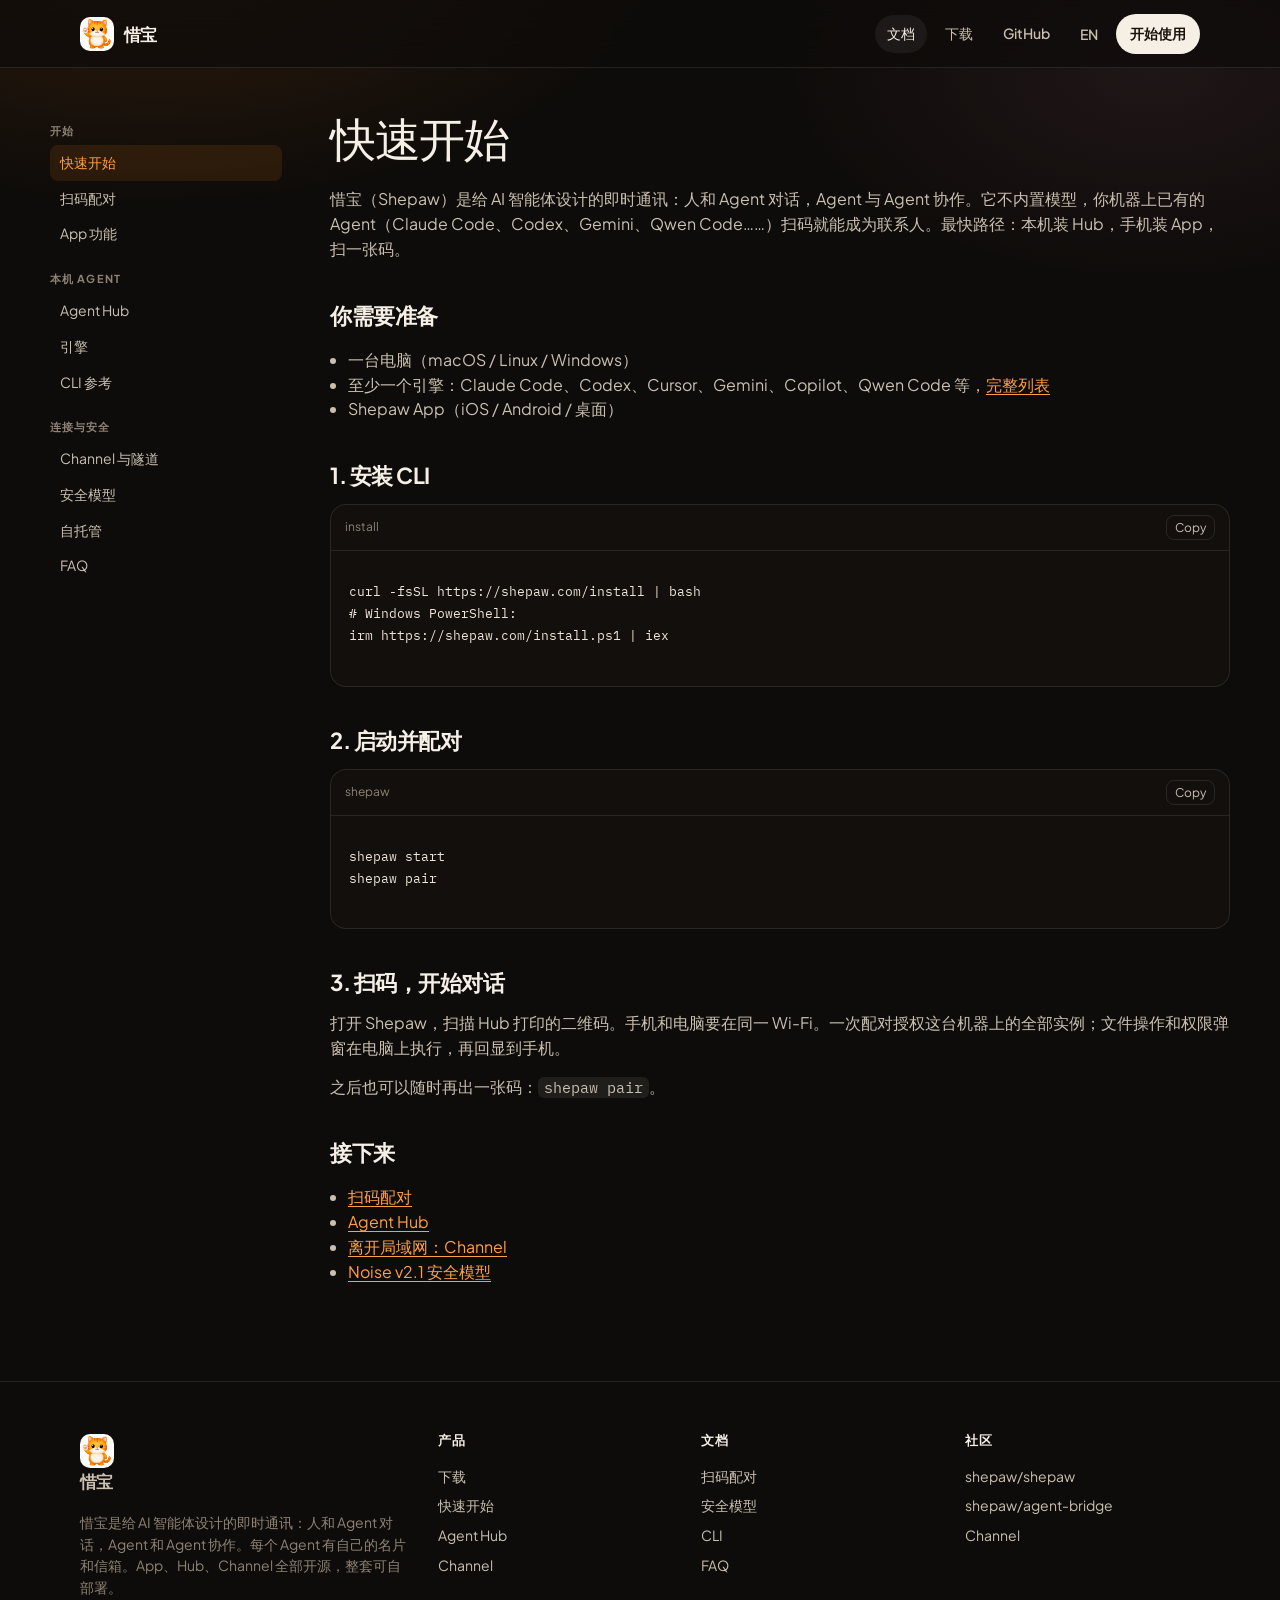
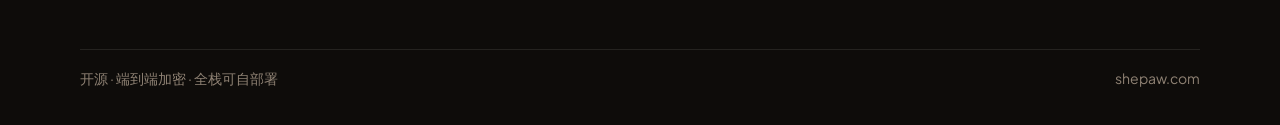
==== commit 69407f1d: "把 Shepaw CLI 安装脚本放到官网，供 curl 和 PowerShell 一键安装。 Co-authored-by: Cursor <cursoragent@cursor.com>" ====
--- a/docs/index.html
+++ b/docs/index.html
@@ -26,46 +26,39 @@
       <h2 class="lang-zh">你需要准备</h2>
       <h2 class="lang-en" hidden>Prerequisites</h2>
       <ul class="lang-zh">
-        <li>一台能跑 Agent CLI 的电脑（macOS / Linux / Windows）</li>
-        <li>Node.js ≥ 18.17</li>
+        <li>一台电脑（macOS / Linux / Windows）</li>
         <li>至少一个引擎：Claude Code、Codex、Cursor、Gemini、Copilot、Qwen Code 等，<a href="/docs/engines.html">完整列表</a></li>
         <li>Shepaw App（iOS / Android / 桌面）</li>
       </ul>
       <ul class="lang-en" hidden>
-        <li>A computer that can run an agent CLI (macOS / Linux / Windows)</li>
-        <li>Node.js ≥ 18.17</li>
+        <li>A computer (macOS / Linux / Windows)</li>
         <li>At least one engine: Claude Code, Codex, Cursor, Gemini, Copilot, Qwen Code, and more — <a href="/docs/engines.html">full list</a></li>
         <li>The Shepaw app (iOS / Android / desktop)</li>
       </ul>
 
-      <h2 class="lang-zh">1. 安装 Agent Hub</h2>
-      <h2 class="lang-en" hidden>1. Install Agent Hub</h2>
+      <h2 class="lang-zh">1. 安装 CLI</h2>
+      <h2 class="lang-en" hidden>1. Install the CLI</h2>
       <div class="cli">
         <div class="cli-bar"><span>install</span></div>
-        <pre>curl -fsSL https://raw.githubusercontent.com/shepaw/agent-bridge/main/scripts/install.sh | bash
-# 或
-npm install -g shepaw-agent-hub</pre>
+        <pre>curl -fsSL https://shepaw.com/install | bash
+# Windows PowerShell:
+irm https://shepaw.com/install.ps1 | iex</pre>
       </div>
 
-      <h2 class="lang-zh">2. 一条命令开干</h2>
-      <h2 class="lang-en" hidden>2. One command to start</h2>
+      <h2 class="lang-zh">2. 启动并配对</h2>
+      <h2 class="lang-en" hidden>2. Start and pair</h2>
       <div class="cli">
-        <div class="cli-bar"><span>quickstart</span></div>
-        <pre>shepaw-hub quickstart
-# 选引擎 → 确认工作目录 → 终端打印二维码
-
-# 或者打开仪表盘，在浏览器里添加项目：
-shepaw-hub web</pre>
+        <div class="cli-bar"><span>shepaw</span></div>
+        <pre>shepaw start
+shepaw pair</pre>
       </div>
-      <div class="note lang-zh">仪表盘默认只绑本机。若要在局域网打开 Web UI，必须设置 <code>SHEPAW_HUB_TOKEN</code>，并用 <code>--host 0.0.0.0</code>。</div>
-      <div class="note lang-en" hidden>The dashboard binds to localhost by default. To open it on LAN you must set <code>SHEPAW_HUB_TOKEN</code> and pass <code>--host 0.0.0.0</code>.</div>
 
       <h2 class="lang-zh">3. 扫码，开始对话</h2>
       <h2 class="lang-en" hidden>3. Scan, then chat</h2>
       <p class="lang-zh">打开 Shepaw，扫描 Hub 打印的二维码。手机和电脑要在同一 Wi-Fi。一次配对授权这台机器上的全部实例；文件操作和权限弹窗在电脑上执行，再回显到手机。</p>
       <p class="lang-en" hidden>Open Shepaw and scan the QR Hub printed. Phone and computer must share Wi-Fi. One scan authorizes every instance on that host. File ops and permission prompts run on the computer and surface in the app.</p>
-      <p class="lang-zh">之后也可以随时再出一张码：<code>shepaw-hub pair</code>，或仪表盘「扫码配对」。</p>
-      <p class="lang-en" hidden>Mint another code anytime with <code>shepaw-hub pair</code>, or the dashboard Pair button.</p>
+      <p class="lang-zh">之后也可以随时再出一张码：<code>shepaw pair</code>。</p>
+      <p class="lang-en" hidden>Mint another code anytime with <code>shepaw pair</code>.</p>
 
       <h2 class="lang-zh">接下来</h2>
       <h2 class="lang-en" hidden>Where next</h2>
--- a/assets/css/site.css
+++ b/assets/css/site.css
@@ -258,16 +258,6 @@
   box-shadow: var(--shadow);
   overflow: hidden;
 }
-.device-phone {
-  border-radius: 32px;
-  padding: 12px 12px 16px;
-  max-width: 320px;
-  margin: 0 auto;
-}
-.device-laptop {
-  border-radius: 18px 18px 8px 8px;
-  min-height: 360px;
-}
 .notch {
   width: 86px; height: 8px; border-radius: 99px;
   background: #2a2420; margin: 4px auto 10px;
@@ -276,330 +266,35 @@
   background: #fff;
   color: #1f2329;
   border-radius: 22px;
-  min-height: 460px;
   overflow: hidden;
 }
-.screen-light { background: #fff; }
-
-.m-topbar {
-  display: grid;
-  grid-template-columns: 28px 1fr auto;
-  align-items: center;
-  gap: 8px;
-  padding: 12px 14px 10px;
-  border-bottom: 1px solid #f0f0f0;
-}
-.m-topbar strong { text-align: center; font-size: 16px; letter-spacing: -0.02em; }
-.m-ico, .m-actions i {
-  color: #333;
-  font-style: normal;
-  font-size: 16px;
-  line-height: 1;
-}
-.m-actions { display: flex; gap: 12px; }
-
-.session-list, .desk-list { background: #fff; }
-.sess {
-  display: grid;
-  grid-template-columns: 44px minmax(0, 1fr) auto;
-  gap: 10px;
-  align-items: center;
-  padding: 10px 12px;
-  border-bottom: 1px solid #f3f3f3;
-}
-.sess.active { background: #fff4e8; }
-.sess-body { min-width: 0; }
-.sess-top {
-  display: flex;
-  align-items: center;
-  gap: 6px;
-  min-width: 0;
-}
-.sess-top b {
-  font-size: 13px;
-  font-weight: 700;
-  white-space: nowrap;
-  overflow: hidden;
-  text-overflow: ellipsis;
-}
-.hub-tag {
-  flex: none;
-  font-size: 10px;
-  font-weight: 700;
-  color: #d97706;
-  background: #fff3e0;
-  border: 1px solid #ffe0b2;
-  border-radius: 6px;
-  padding: 1px 6px;
-  line-height: 1.4;
-}
-.hub-tag::before {
-  content: "▣ ";
-  font-size: 9px;
-}
-.sess-prev {
-  margin-top: 3px;
-  font-size: 12px;
-  color: #9e9e9e;
-  white-space: nowrap;
-  overflow: hidden;
-  text-overflow: ellipsis;
-}
-.sess-prev em { color: #e53935; font-style: normal; font-weight: 650; }
-.sess-side {
-  text-align: right;
-  display: flex;
-  flex-direction: column;
-  gap: 4px;
-  align-items: flex-end;
-}
-.sess-side .t { font-size: 11px; color: #b0b0b0; }
-.sess-side .on, .desk-sub .on { font-size: 11px; color: #34c759; font-weight: 650; }
-
-.av {
-  position: relative;
-  width: 44px;
-  height: 44px;
-  border-radius: 12px;
-  flex: none;
-  background: #eee;
-  background-size: cover;
-  background-position: center;
-}
-.av.sm { width: 34px; height: 34px; border-radius: 10px; }
-.av i {
-  position: absolute;
-  top: -5px;
-  right: -5px;
-  min-width: 16px;
-  height: 16px;
-  padding: 0 4px;
-  border-radius: 99px;
-  background: #ff3b30;
-  color: #fff;
-  font-size: 10px;
-  font-weight: 800;
-  font-style: normal;
-  display: grid;
-  place-items: center;
-  line-height: 1;
-  box-shadow: 0 0 0 2px #fff;
-}
-.av-cat {
-  background: #fff url("/assets/img/logo.png") center/cover;
-}
-.av-ubu {
-  background:
-    linear-gradient(180deg, #e95420 0 42%, #77216f 42% 100%);
-  border-radius: 50%;
-}
-.av-ubu::after {
-  content: "●";
-  position: absolute;
-  inset: 0;
-  display: grid;
-  place-items: center;
-  color: #fff;
-  font-size: 18px;
-  opacity: 0.9;
-}
-.av-cu, .av-cu2 {
-  background:
-    radial-gradient(circle at 30% 30%, #7dd3fc 0 18%, transparent 19%),
-    linear-gradient(145deg, #0ea5e9, #0369a1);
-}
-.av-cu::before, .av-cu2::before {
-  content: "Cu";
-  position: absolute;
-  inset: 0;
-  display: grid;
-  place-items: center;
-  color: #fff;
-  font-size: 12px;
-  font-weight: 800;
-}
-.av-cl {
-  background: linear-gradient(145deg, #d4a574, #8b5e3c);
-}
-.av-cl::before {
-  content: "Cl";
-  position: absolute;
-  inset: 0;
-  display: grid;
-  place-items: center;
-  color: #fff;
-  font-size: 12px;
-  font-weight: 800;
-}
-.av-grp {
-  background:
-    linear-gradient(135deg, #ffb347 0 50%, transparent 50%),
-    linear-gradient(225deg, #7dd3fc 0 50%, transparent 50%),
-    linear-gradient(315deg, #c4b5fd 0 50%, transparent 50%),
-    #86efac;
-}
-
-.laptop-chrome {
-  display: flex;
-  align-items: center;
-  gap: 6px;
-  padding: 10px 12px;
-  background: #211c18;
-  border-bottom: 1px solid var(--line);
-  color: var(--muted);
-  font-size: 12px;
-}
-.dots { display: flex; gap: 5px; }
-.dots i { width: 8px; height: 8px; border-radius: 50%; background: #3a332c; display: block; }
-.dots i:nth-child(1) { background: #e07060; }
-.dots i:nth-child(2) { background: #e0b060; }
-.dots i:nth-child(3) { background: #7dba6a; }
-
-.desk {
-  display: grid;
-  grid-template-columns: 52px 220px 1fr;
-  min-height: 380px;
+.screen-shot {
+  min-height: 0;
+  padding: 0;
+  line-height: 0;
+}
+.screen-shot img {
+  width: 100%;
+  height: auto;
+  display: block;
+}
+.desk-shot {
+  border-radius: 14px;
   background: #f7f7f8;
-  color: #1f2329;
-}
-.desk-rail {
-  background: #f0f1f3;
-  border-right: 1px solid #e8e8ea;
-  display: flex;
-  flex-direction: column;
-  align-items: center;
-  gap: 10px;
-  padding: 12px 0;
-}
-.rail-logo {
-  width: 28px;
-  height: 28px;
-  border-radius: 8px;
-  background: #fff url("/assets/img/logo.png") center/cover;
-  margin-bottom: 6px;
-}
-.rail-ico {
-  width: 34px;
-  height: 34px;
-  border-radius: 10px;
-  display: grid;
-  place-items: center;
-  font-size: 14px;
-  color: #8a8a8a;
-}
-.rail-ico.active { background: #fff4e8; color: #ee7a1e; }
-.rail-ico.bottom { margin-top: auto; }
-
-.desk-list {
-  border-right: 1px solid #ececec;
-  background: #fff;
-  overflow: hidden;
-}
-.desk-search {
-  display: flex;
-  align-items: center;
-  gap: 8px;
-  margin: 10px 10px 6px;
-  padding: 8px 10px;
-  border-radius: 10px;
-  background: #f3f4f6;
-  color: #9aa0a6;
-  font-size: 12px;
-}
-.desk-search .plus { margin-left: auto; color: #666; font-size: 14px; }
-.desk-list .sess { padding: 9px 10px; grid-template-columns: 40px minmax(0, 1fr) auto; }
-.desk-list .av { width: 40px; height: 40px; }
-
-.desk-chat {
-  display: grid;
-  grid-template-rows: auto 1fr auto;
-  background: #fff;
-  min-width: 0;
-}
-.desk-chat-hd {
-  display: flex;
-  align-items: center;
-  gap: 10px;
-  padding: 12px 14px;
-  border-bottom: 1px solid #f0f0f0;
-}
-.desk-sub { font-size: 11px; color: #9e9e9e; margin-top: 2px; }
-.desk-msgs {
-  padding: 14px;
-  overflow: hidden;
-  display: flex;
-  flex-direction: column;
-  gap: 12px;
-  background: #fafafa;
-}
-.msg.out {
-  align-self: flex-end;
-  background: var(--orange);
-  color: #fff;
-  font-size: 13px;
-  font-weight: 650;
-  padding: 8px 14px;
-  border-radius: 16px 16px 4px 16px;
-}
-.msg-card {
-  align-self: stretch;
-  background: #fff;
-  border: 1px solid #ececec;
-  border-radius: 12px;
-  padding: 12px 14px;
-  font-size: 12px;
-  line-height: 1.5;
-  color: #444;
-  max-width: 92%;
-}
-.msg-card .think { color: #8a8a8a; font-weight: 650; margin-bottom: 6px; }
-.msg-card p { margin: 0 0 8px; }
-.msg-card code {
-  font-family: var(--mono);
-  font-size: 11px;
-  background: #f3f4f6;
-  padding: 1px 5px;
-  border-radius: 4px;
-}
-.msg-card dl {
-  display: grid;
-  grid-template-columns: 48px 1fr;
-  gap: 4px 8px;
-  margin: 0 0 8px;
-}
-.msg-card dt { color: #9e9e9e; }
-.msg-card dd { margin: 0; }
-.msg-card .inc { font-weight: 700; color: #666; margin-bottom: 4px; }
-.msg-card ul { margin: 0; padding-left: 16px; color: #666; }
-.desk-input {
-  padding: 10px 12px 12px;
-  border-top: 1px solid #f0f0f0;
-  background: #fff;
-}
-.desk-field {
-  border: 1px solid #e5e5e5;
-  border-radius: 12px;
-  padding: 12px 14px;
-  color: #b0b0b0;
-  font-size: 13px;
-  min-height: 44px;
-}
-.desk-tools {
-  display: flex;
-  align-items: center;
-  gap: 12px;
-  margin-top: 8px;
-  color: #8a8a8a;
-  font-size: 14px;
-}
-.desk-tools .send {
-  margin-left: auto;
-  background: #f0f0f0;
-  color: #9e9e9e;
-  font-size: 12px;
-  font-weight: 700;
-  padding: 6px 14px;
-  border-radius: 8px;
+}
+.device-phone {
+  border-radius: 32px;
+  padding: 12px 12px 16px;
+  max-width: 300px;
+  margin: 0 auto;
+}
+.device-laptop {
+  border-radius: 14px;
+  min-height: 0;
+  padding: 0;
+}
+.device-laptop .screen-shot {
+  border-radius: 14px;
 }
 
 .section { padding: 88px 0; }
@@ -955,9 +650,7 @@
   .hero-stage, .arch, .grid-3, .grid-4, .steps, .footer-grid, .docs-shell, .dl-grid, .grid-2 {
     grid-template-columns: 1fr;
   }
-  .desk { grid-template-columns: 48px 1fr; }
-  .desk-chat { display: none; }
-  .device-phone { max-width: 360px; }
+  .device-phone { max-width: 340px; }
   .engine-grid { grid-template-columns: repeat(3, minmax(0, 1fr)); }
   .arch-arrow { transform: rotate(90deg); min-height: 24px; }
   .nav-links { display: none; }
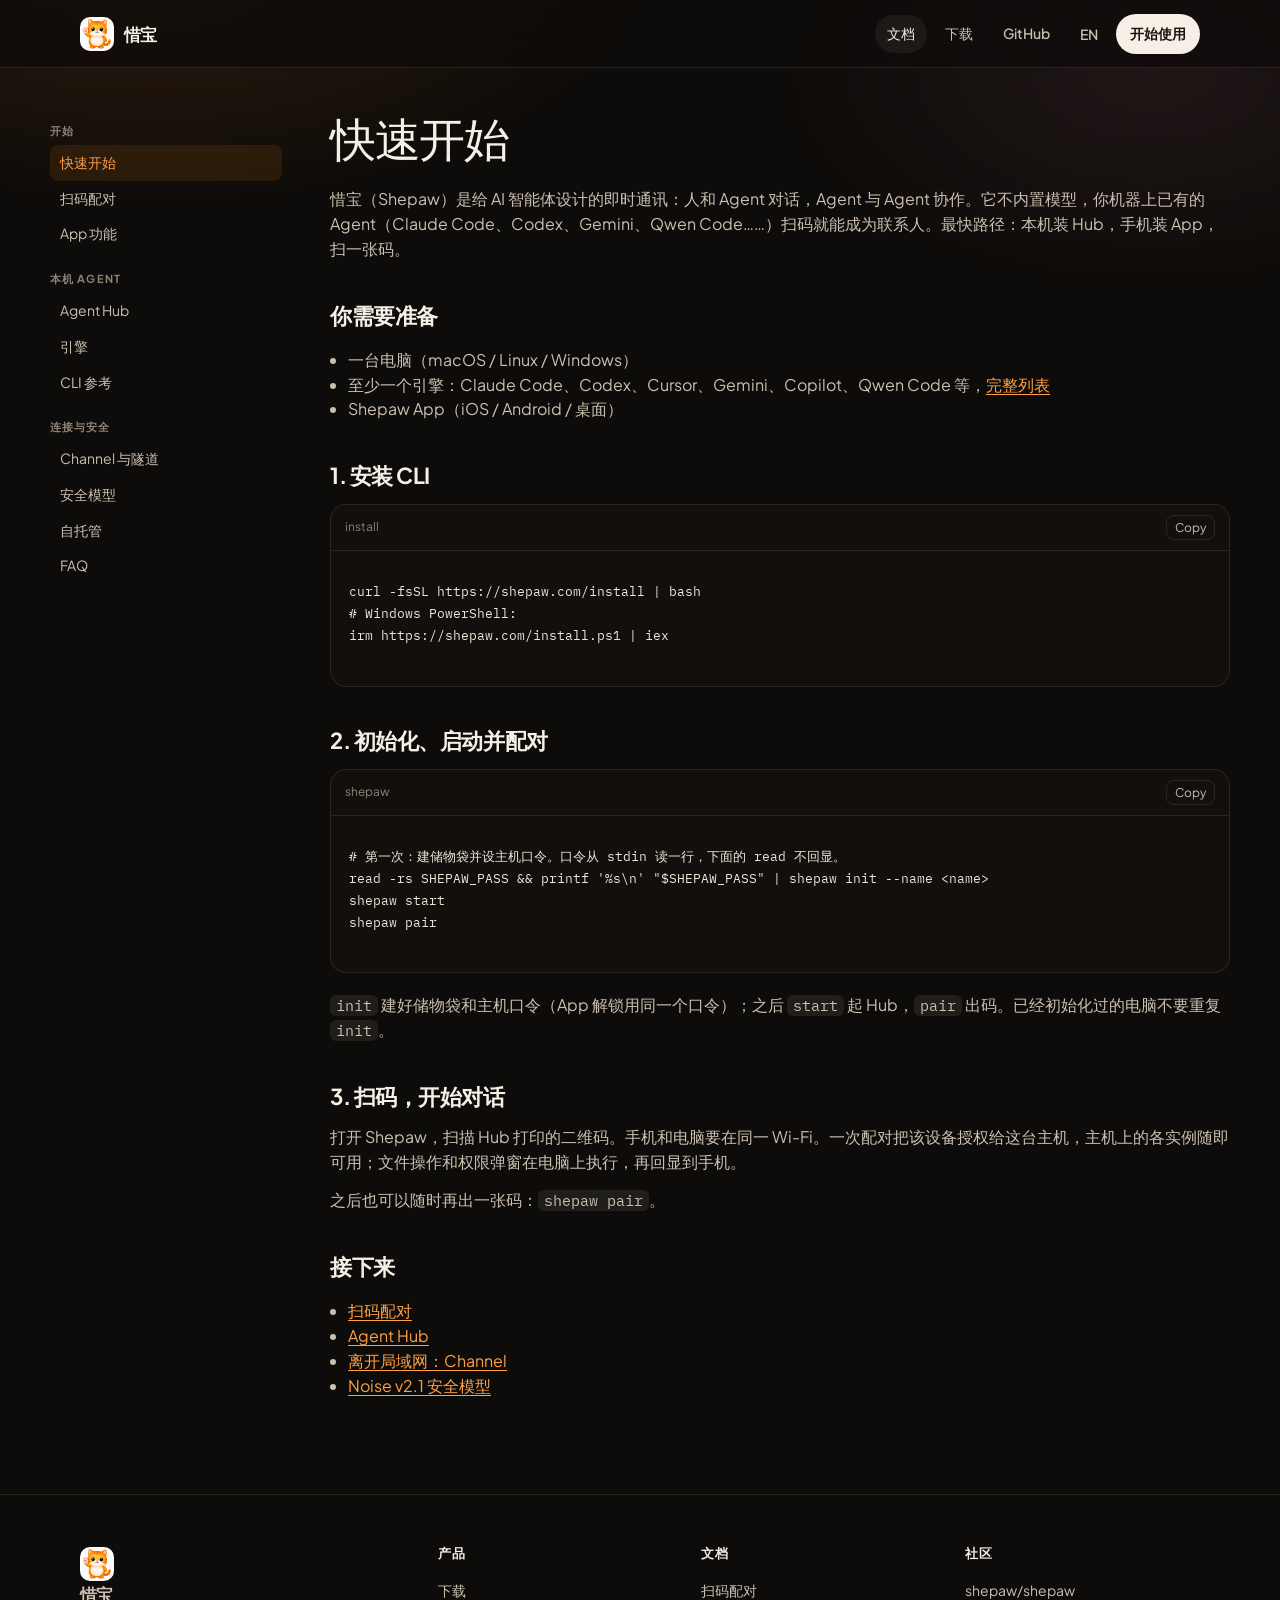
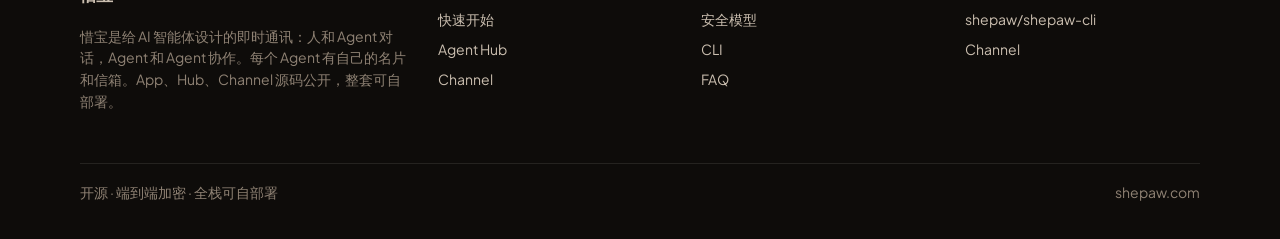
==== commit fdd9fa2b: "docs: 修正官网与 CLI 实际行为不一致的说明 - 首次使用补上 shepaw init（快速开始、下载页、安装脚本、首页、自托管） - Channel 配置后需 shepaw restart；" ====
--- a/docs/index.html
+++ b/docs/index.html
@@ -45,18 +45,22 @@
 irm https://shepaw.com/install.ps1 | iex</pre>
       </div>
 
-      <h2 class="lang-zh">2. 启动并配对</h2>
-      <h2 class="lang-en" hidden>2. Start and pair</h2>
+      <h2 class="lang-zh">2. 初始化、启动并配对</h2>
+      <h2 class="lang-en" hidden>2. Initialize, start, and pair</h2>
       <div class="cli">
         <div class="cli-bar"><span>shepaw</span></div>
-        <pre>shepaw start
+        <pre># 第一次：建储物袋并设主机口令。口令从 stdin 读一行，下面的 read 不回显。
+read -rs SHEPAW_PASS && printf '%s\n' "$SHEPAW_PASS" | shepaw init --name &lt;name&gt;
+shepaw start
 shepaw pair</pre>
       </div>
+      <p class="lang-zh"><code>init</code> 建好储物袋和主机口令（App 解锁用同一个口令）；之后 <code>start</code> 起 Hub，<code>pair</code> 出码。已经初始化过的电脑不要重复 <code>init</code>。</p>
+      <p class="lang-en" hidden><code>init</code> creates the pouch and host password (the app unlocks with the same password); then <code>start</code> brings up the Hub and <code>pair</code> prints the code. Do not run <code>init</code> again on a machine that is already initialized.</p>
 
       <h2 class="lang-zh">3. 扫码，开始对话</h2>
       <h2 class="lang-en" hidden>3. Scan, then chat</h2>
-      <p class="lang-zh">打开 Shepaw，扫描 Hub 打印的二维码。手机和电脑要在同一 Wi-Fi。一次配对授权这台机器上的全部实例；文件操作和权限弹窗在电脑上执行，再回显到手机。</p>
-      <p class="lang-en" hidden>Open Shepaw and scan the QR Hub printed. Phone and computer must share Wi-Fi. One scan authorizes every instance on that host. File ops and permission prompts run on the computer and surface in the app.</p>
+      <p class="lang-zh">打开 Shepaw，扫描 Hub 打印的二维码。手机和电脑要在同一 Wi-Fi。一次配对把该设备授权给这台主机，主机上的各实例随即可用；文件操作和权限弹窗在电脑上执行，再回显到手机。</p>
+      <p class="lang-en" hidden>Open Shepaw and scan the QR Hub printed. Phone and computer must share Wi-Fi. One scan authorizes that device for this host, which makes its instances reachable. File ops and permission prompts run on the computer and surface in the app.</p>
       <p class="lang-zh">之后也可以随时再出一张码：<code>shepaw pair</code>。</p>
       <p class="lang-en" hidden>Mint another code anytime with <code>shepaw pair</code>.</p>
 
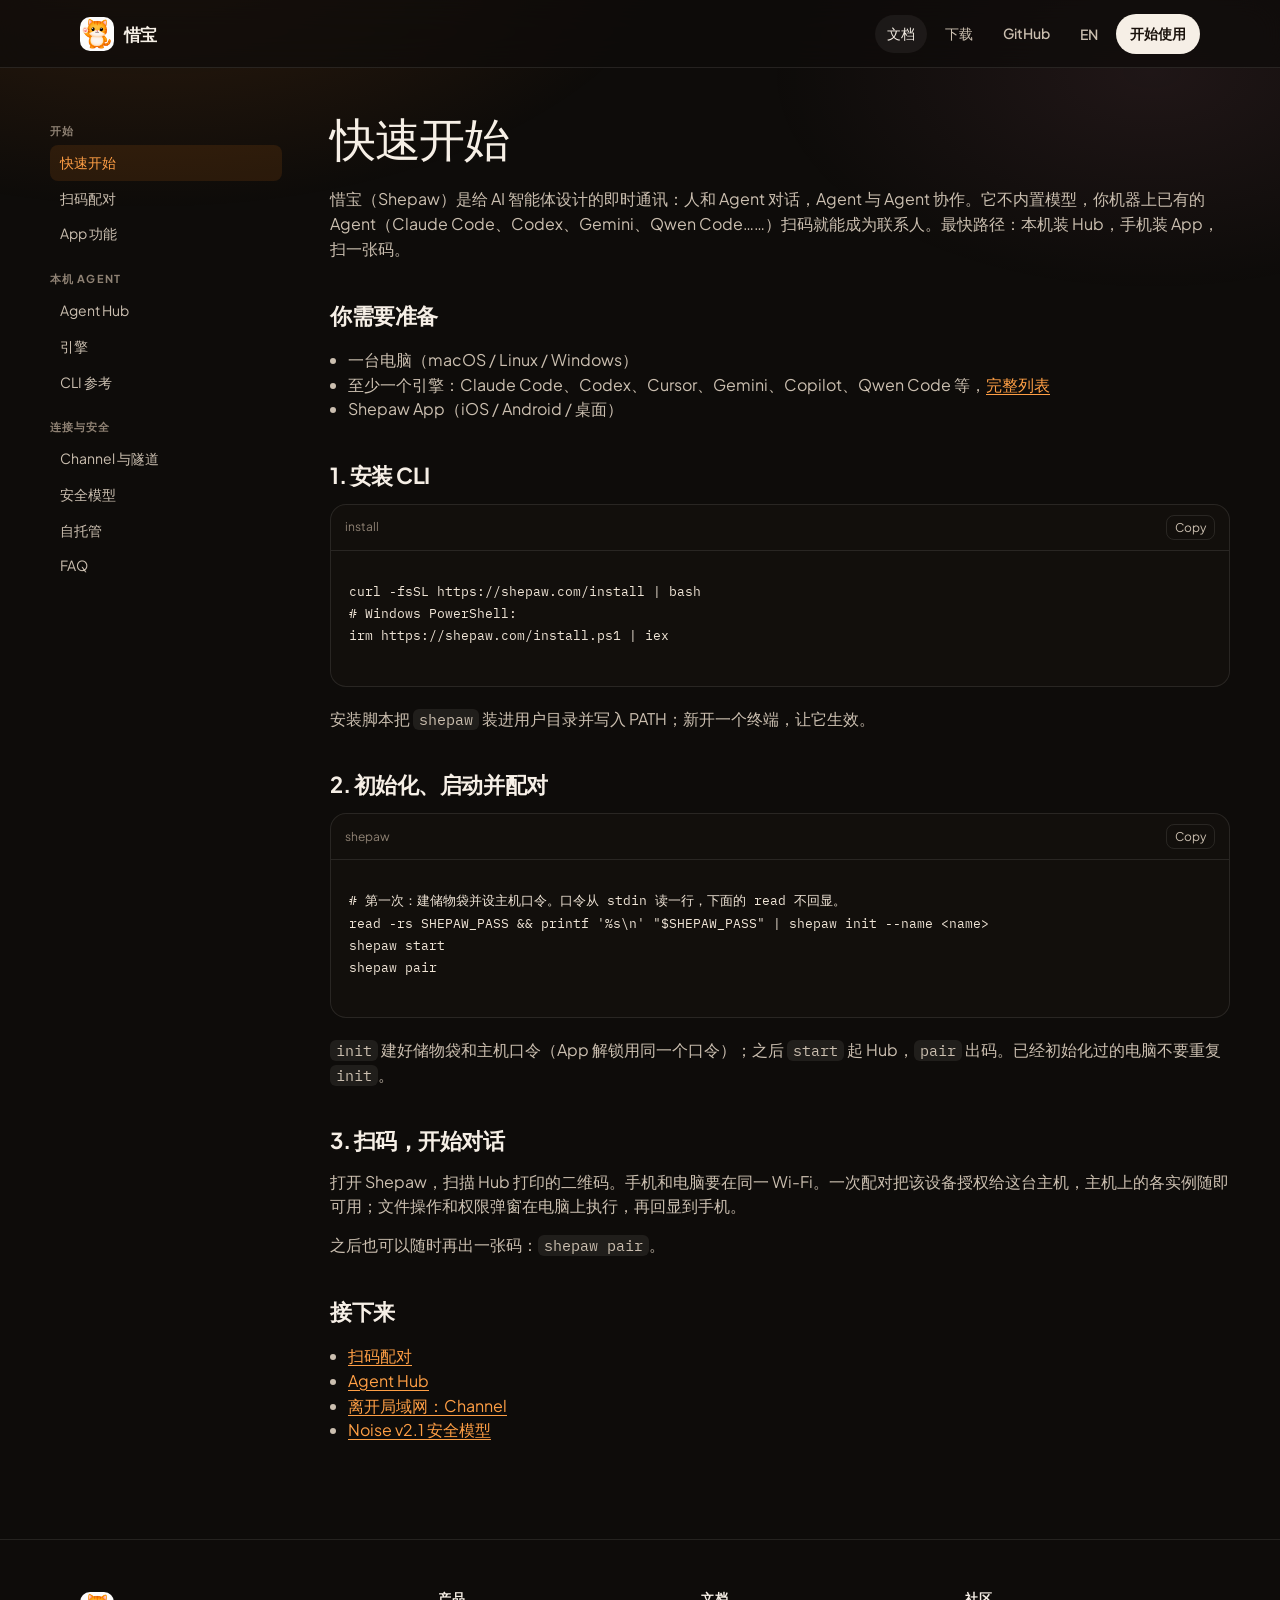
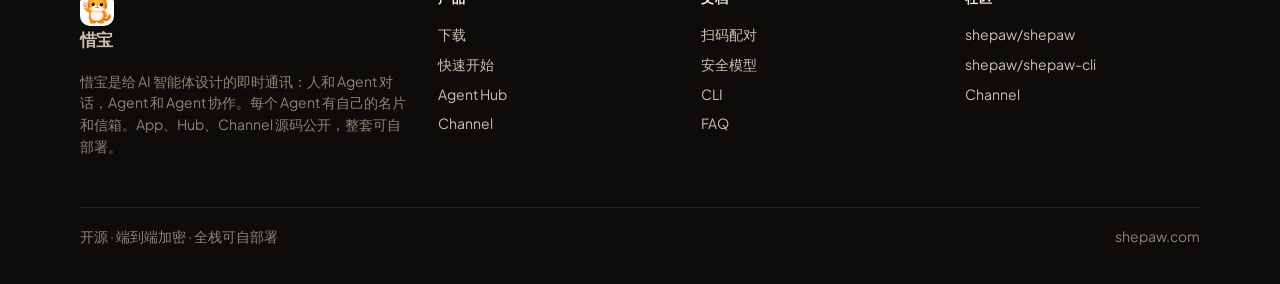
==== commit a8741d15: "docs: 安装后提示新开终端再运行 shepaw 安装脚本把二进制写进用户目录并写入 PATH，但当前 shell 不会自动刷新； 把“下一步”标成新终端，并在快速开始里补一句说明，避免 comma" ====
--- a/docs/index.html
+++ b/docs/index.html
@@ -44,6 +44,8 @@
 # Windows PowerShell:
 irm https://shepaw.com/install.ps1 | iex</pre>
       </div>
+      <p class="lang-zh">安装脚本把 <code>shepaw</code> 装进用户目录并写入 PATH；新开一个终端，让它生效。</p>
+      <p class="lang-en" hidden>The installer puts <code>shepaw</code> in your user directory and adds it to PATH. Open a new terminal so it takes effect.</p>
 
       <h2 class="lang-zh">2. 初始化、启动并配对</h2>
       <h2 class="lang-en" hidden>2. Initialize, start, and pair</h2>
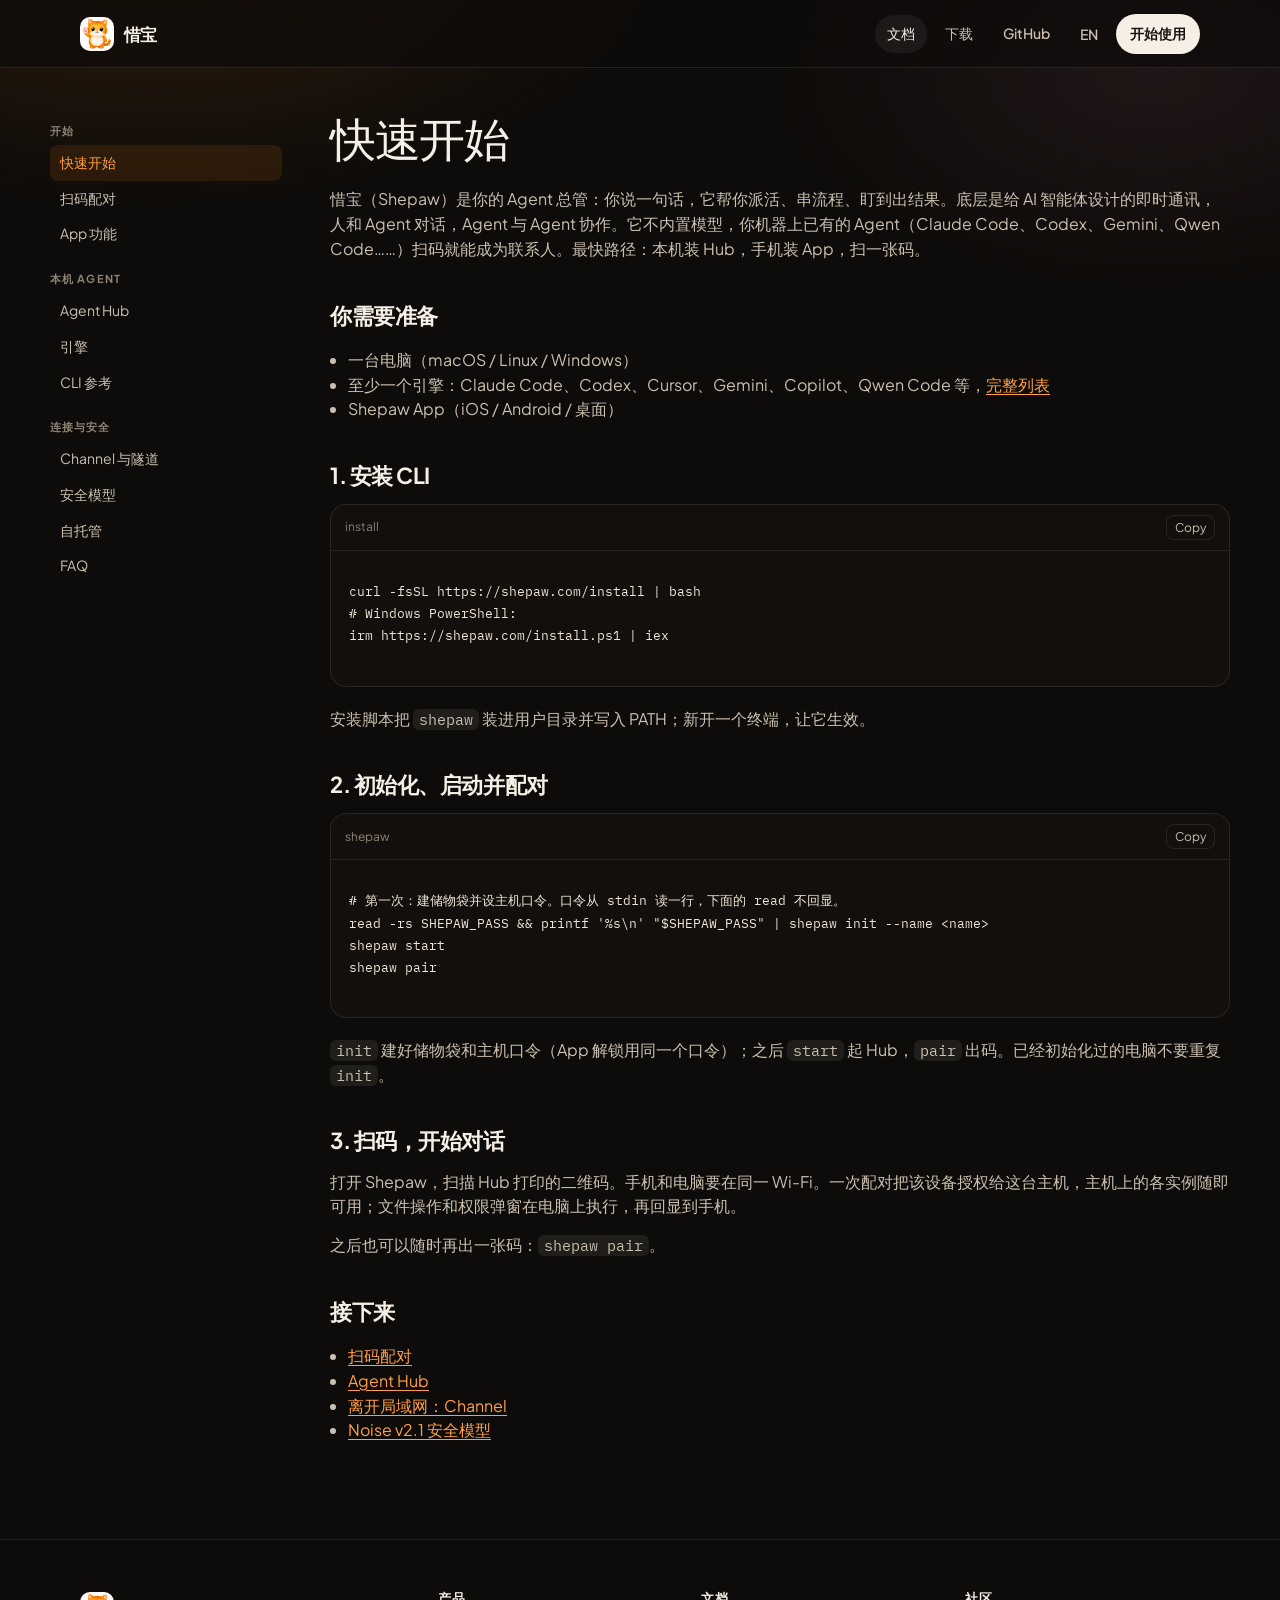
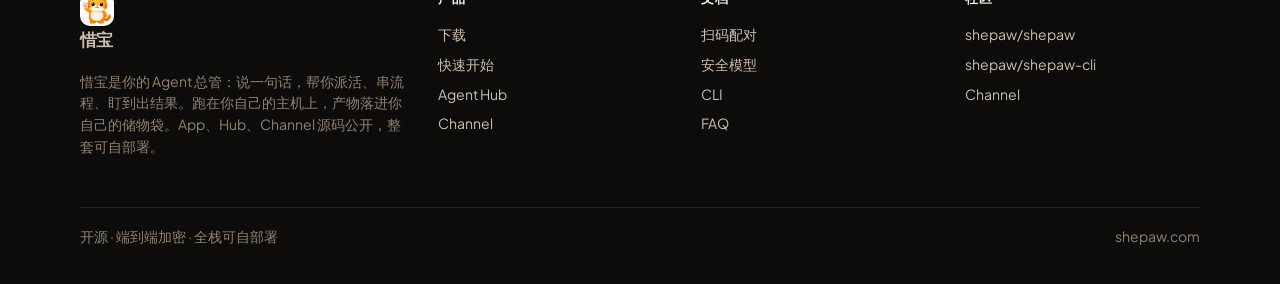
==== commit 43aac5e2: "docs: 官网文案改为「Agent 总管」定位 首屏标题、导语、meta 换成总管叙事「说一句话，盯到出结果」； 新增「总管替你办三件事」一节（派对人 / 串流程 / 盯结果）； 原 IM 章节改为" ====
--- a/docs/index.html
+++ b/docs/index.html
@@ -16,7 +16,7 @@
     <article class="prose">
       <div class="lang-zh">
         <h1>快速开始</h1>
-        <p>惜宝（Shepaw）是给 AI 智能体设计的即时通讯：人和 Agent 对话，Agent 与 Agent 协作。它不内置模型，你机器上已有的 Agent（Claude Code、Codex、Gemini、Qwen Code……）扫码就能成为联系人。最快路径：本机装 Hub，手机装 App，扫一张码。</p>
+        <p>惜宝（Shepaw）是你的 Agent 总管：你说一句话，它帮你派活、串流程、盯到出结果。底层是给 AI 智能体设计的即时通讯，人和 Agent 对话，Agent 与 Agent 协作。它不内置模型，你机器上已有的 Agent（Claude Code、Codex、Gemini、Qwen Code……）扫码就能成为联系人。最快路径：本机装 Hub，手机装 App，扫一张码。</p>
       </div>
       <div class="lang-en" hidden>
         <h1>Getting started</h1>
